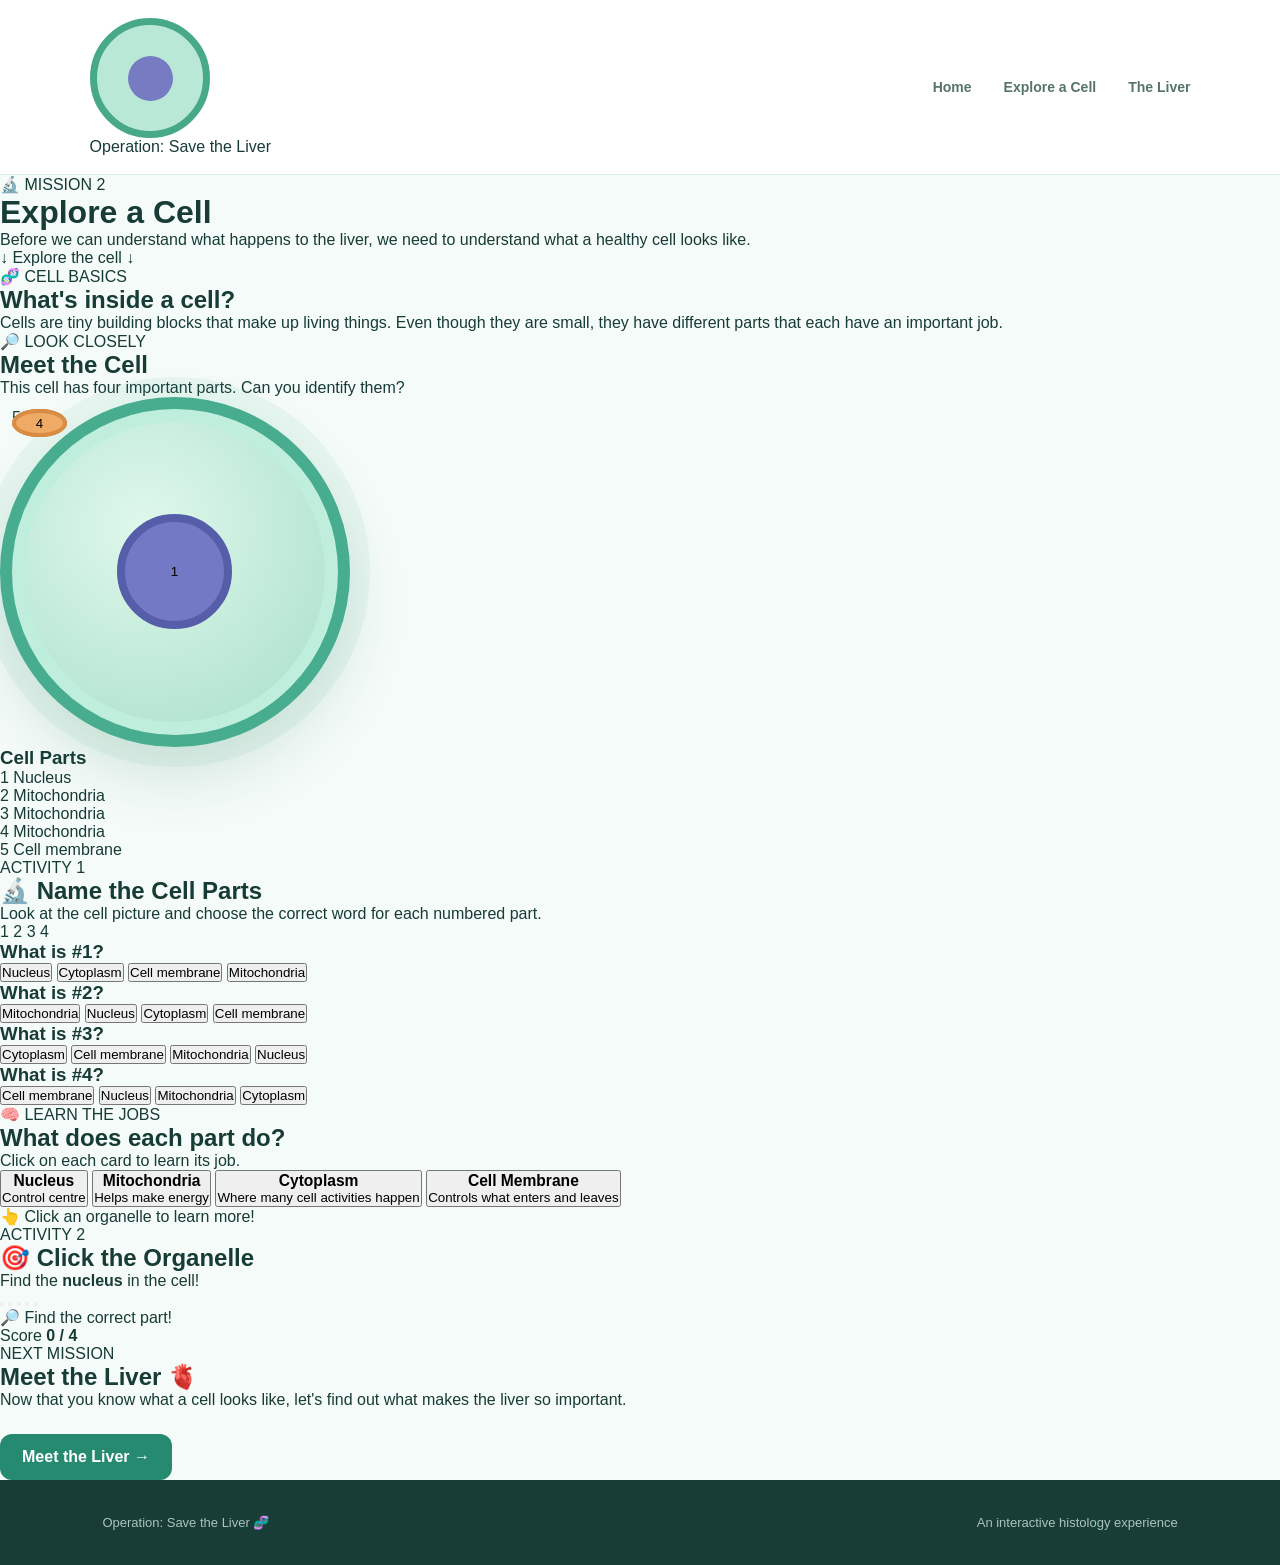
==== cell.html @ 7a12e641 "Add cell.html for interactive cell exploration" ====
<!DOCTYPE html>
<html lang="en">

<head>
    <meta charset="UTF-8">
    <meta name="viewport" content="width=device-width, initial-scale=1.0">

    <title>Explore a Cell | Operation: Save the Liver</title>

    <link rel="stylesheet" href="style.css">
    <link rel="stylesheet" href="cell.css">
</head>

<body>

    <!-- NAVIGATION -->
    <nav class="navbar">

        <div class="nav-logo">
            <div class="mini-cell">
                <div class="mini-nucleus"></div>
            </div>

            <span>Operation: Save the Liver</span>
        </div>

        <div class="nav-links">
            <a href="index.html">Home</a>
            <a href="cell.html" class="active">Explore a Cell</a>
            <a href="#">The Liver</a>
        </div>

    </nav>


    <!-- HERO -->
    <header class="cell-hero">

        <div class="mission-label">
            🔬 MISSION 2
        </div>

        <h1>Explore a Cell</h1>

        <p>
            Before we can understand what happens to the liver,
            we need to understand what a healthy cell looks like.
        </p>

        <div class="scroll-hint">
            ↓ Explore the cell ↓
        </div>

    </header>


    <!-- INTRO -->
    <section class="cell-intro">

        <div class="section-tag">
            🧬 CELL BASICS
        </div>

        <h2>What's inside a cell?</h2>

        <p>
            Cells are tiny building blocks that make up living things.
            Even though they are small, they have different parts that
            each have an important job.
        </p>

    </section>


    <!-- CELL DIAGRAM -->
    <section class="cell-diagram-section">

        <div class="diagram-title">

            <div>
                <span class="section-tag">🔎 LOOK CLOSELY</span>

                <h2>Meet the Cell</h2>

                <p>
                    This cell has four important parts.
                    Can you identify them?
                </p>
            </div>

        </div>


        <div class="cell-diagram-area">

            <!-- CELL -->
            <div class="big-cell" id="interactive-cell">

                <!-- CYTOPLASM -->
                <div class="cytoplasm"></div>

                <!-- NUCLEUS -->
                <button
                    class="organelle nucleus"
                    data-organelle="nucleus"
                    aria-label="Nucleus">

                    <span class="number">1</span>

                </button>


                <!-- MITOCHONDRIA -->
                <button
                    class="organelle mitochondria mitochondria-1"
                    data-organelle="mitochondria"
                    aria-label="Mitochondria">

                    <span class="number">2</span>

                </button>


                <button
                    class="organelle mitochondria mitochondria-2"
                    data-organelle="mitochondria"
                    aria-label="Mitochondria">

                    <span class="number">3</span>

                </button>


                <button
                    class="organelle mitochondria mitochondria-3"
                    data-organelle="mitochondria"
                    aria-label="Mitochondria">

                    <span class="number">4</span>

                </button>


                <!-- CELL MEMBRANE -->
                <div class="cell-membrane-label">

                    <span class="number membrane-number">5</span>

                </div>

            </div>


            <!-- LABEL BOX -->
            <div class="diagram-key">

                <h3>Cell Parts</h3>

                <div class="key-item">
                    <span class="key-number">1</span>
                    <span>Nucleus</span>
                </div>

                <div class="key-item">
                    <span class="key-number">2</span>
                    <span>Mitochondria</span>
                </div>

                <div class="key-item">
                    <span class="key-number">3</span>
                    <span>Mitochondria</span>
                </div>

                <div class="key-item">
                    <span class="key-number">4</span>
                    <span>Mitochondria</span>
                </div>

                <div class="key-item">
                    <span class="key-number">5</span>
                    <span>Cell membrane</span>
                </div>

            </div>

        </div>

    </section>


    <!-- ACTIVITY 1 -->
    <section class="activity-section">

        <div class="activity-header">

            <span class="activity-number">
                ACTIVITY 1
            </span>

            <h2>🔬 Name the Cell Parts</h2>

            <p>
                Look at the cell picture and choose the correct word
                for each numbered part.
            </p>

        </div>


        <div class="label-game">

            <div class="question-image">

                <div class="mini-game-cell">

                    <div class="game-cytoplasm"></div>

                    <div class="game-nucleus"></div>

                    <div class="game-mito mito-one"></div>
                    <div class="game-mito mito-two"></div>
                    <div class="game-mito mito-three"></div>

                    <span class="game-number n1">1</span>
                    <span class="game-number n2">2</span>
                    <span class="game-number n3">3</span>
                    <span class="game-number n4">4</span>

                </div>

            </div>


            <div class="label-questions">

                <div class="label-question">

                    <h3>What is #1?</h3>

                    <div class="answer-buttons" data-question="1">

                        <button data-answer="nucleus">
                            Nucleus
                        </button>

                        <button data-answer="cytoplasm">
                            Cytoplasm
                        </button>

                        <button data-answer="membrane">
                            Cell membrane
                        </button>

                        <button data-answer="mitochondria">
                            Mitochondria
                        </button>

                    </div>

                    <p class="answer-feedback"></p>

                </div>


                <div class="label-question">

                    <h3>What is #2?</h3>

                    <div class="answer-buttons" data-question="2">

                        <button data-answer="mitochondria">
                            Mitochondria
                        </button>

                        <button data-answer="nucleus">
                            Nucleus
                        </button>

                        <button data-answer="cytoplasm">
                            Cytoplasm
                        </button>

                        <button data-answer="membrane">
                            Cell membrane
                        </button>

                    </div>

                    <p class="answer-feedback"></p>

                </div>


                <div class="label-question">

                    <h3>What is #3?</h3>

                    <div class="answer-buttons" data-question="3">

                        <button data-answer="cytoplasm">
                            Cytoplasm
                        </button>

                        <button data-answer="membrane">
                            Cell membrane
                        </button>

                        <button data-answer="mitochondria">
                            Mitochondria
                        </button>

                        <button data-answer="nucleus">
                            Nucleus
                        </button>

                    </div>

                    <p class="answer-feedback"></p>

                </div>


                <div class="label-question">

                    <h3>What is #4?</h3>

                    <div class="answer-buttons" data-question="4">

                        <button data-answer="membrane">
                            Cell membrane
                        </button>

                        <button data-answer="nucleus">
                            Nucleus
                        </button>

                        <button data-answer="mitochondria">
                            Mitochondria
                        </button>

                        <button data-answer="cytoplasm">
                            Cytoplasm
                        </button>

                    </div>

                    <p class="answer-feedback"></p>

                </div>

            </div>

        </div>

    </section>


    <!-- ORGANELLE EXPLANATIONS -->
    <section class="organelle-section">

        <div class="section-tag">
            🧠 LEARN THE JOBS
        </div>

        <h2>What does each part do?</h2>

        <p class="section-description">
            Click on each card to learn its job.
        </p>


        <div class="organelle-cards">

            <button class="organelle-card" data-info="nucleus-info">

                <div class="organelle-icon nucleus-icon"></div>

                <h3>Nucleus</h3>

                <span>Control centre</span>

            </button>


            <button class="organelle-card" data-info="mitochondria-info">

                <div class="organelle-icon mitochondria-icon"></div>

                <h3>Mitochondria</h3>

                <span>Helps make energy</span>

            </button>


            <button class="organelle-card" data-info="cytoplasm-info">

                <div class="organelle-icon cytoplasm-icon"></div>

                <h3>Cytoplasm</h3>

                <span>Where many cell activities happen</span>

            </button>


            <button class="organelle-card" data-info="membrane-info">

                <div class="organelle-icon membrane-icon"></div>

                <h3>Cell Membrane</h3>

                <span>Controls what enters and leaves</span>

            </button>

        </div>


        <div class="organelle-info-box" id="organelle-info">

            <p>
                👆 Click an organelle to learn more!
            </p>

        </div>

    </section>


    <!-- ACTIVITY 2 -->
    <section class="activity-section click-activity">

        <div class="activity-header">

            <span class="activity-number">
                ACTIVITY 2
            </span>

            <h2>🎯 Click the Organelle</h2>

            <p id="click-instruction">
                Find the <strong>nucleus</strong> in the cell!
            </p>

        </div>


        <div class="click-game">

            <div class="click-cell">

                <div class="click-cytoplasm"></div>

                <button
                    class="click-organelle click-nucleus"
                    data-target="nucleus"
                    aria-label="Click nucleus">
                </button>

                <button
                    class="click-organelle click-mito mito-a"
                    data-target="mitochondria"
                    aria-label="Click mitochondria">
                </button>

                <button
                    class="click-organelle click-mito mito-b"
                    data-target="mitochondria"
                    aria-label="Click mitochondria">
                </button>

                <button
                    class="click-organelle click-mito mito-c"
                    data-target="mitochondria"
                    aria-label="Click mitochondria">
                </button>

                <button
                    class="click-organelle click-membrane"
                    data-target="membrane"
                    aria-label="Click cell membrane">
                </button>

            </div>


            <div class="click-feedback" id="click-feedback">

                🔎 Find the correct part!

            </div>

            <div class="score-box">

                <span>Score</span>

                <strong id="click-score">
                    0 / 4
                </strong>

            </div>

        </div>

    </section>


    <!-- NEXT MISSION -->
    <section class="next-mission">

        <div class="next-mission-card">

            <div>

                <span class="section-tag">
                    NEXT MISSION
                </span>

                <h2>Meet the Liver 🫀</h2>

                <p>
                    Now that you know what a cell looks like,
                    let's find out what makes the liver so important.
                </p>

            </div>

            <a href="#" class="next-button">
                Meet the Liver →
            </a>

        </div>

    </section>


    <!-- FOOTER -->
    <footer>

        <p>
            Operation: Save the Liver 🧬
        </p>

        <p>
            An interactive histology experience
        </p>

    </footer>


    <script src="cell.js"></script>

</body>

</html>
---- style.css ----
/* ================================
   GENERAL
================================ */

* {
    margin: 0;
    padding: 0;
    box-sizing: border-box;
}

html {
    scroll-behavior: smooth;
}

body {
    font-family: Arial, Helvetica, sans-serif;
    background: #f5fbf8;
    color: #173b35;
    overflow-x: hidden;
}

a {
    text-decoration: none;
    color: inherit;
}

button {
    font-family: inherit;
}


/* ================================
   BACKGROUND
================================ */

.background-shapes {
    position: fixed;
    inset: 0;
    pointer-events: none;
    overflow: hidden;
    z-index: -1;
}

.bubble {
    position: absolute;
    border-radius: 50%;
    background: rgba(61, 180, 151, 0.08);
}

.bubble-1 {
    width: 250px;
    height: 250px;
    top: 120px;
    left: -100px;
}

.bubble-2 {
    width: 350px;
    height: 350px;
    right: -150px;
    top: 600px;
}

.bubble-3 {
    width: 180px;
    height: 180px;
    left: 15%;
    bottom: 100px;
}

.bubble-4 {
    width: 120px;
    height: 120px;
    right: 15%;
    top: 300px;
}

.tiny-dot {
    position: absolute;
    width: 9px;
    height: 9px;
    border-radius: 50%;
    background: #6ac9ae;
    opacity: 0.35;
}

.dot-1 {
    top: 18%;
    left: 8%;
}

.dot-2 {
    top: 35%;
    right: 10%;
}

.dot-3 {
    top: 72%;
    left: 5%;
}

.dot-4 {
    top: 82%;
    right: 8%;
}


/* ================================
   NAVIGATION
================================ */

.navbar {
    width: 100%;
    padding: 18px 7%;
    display: flex;
    align-items: center;
    justify-content: space-between;
    background: rgba(255, 255, 255, 0.92);
    border-bottom: 1px solid #dceee8;
    position: sticky;
    top: 0;
    z-index: 100;
    backdrop-filter: blur(10px);
}

.logo {
    display: flex;
    align-items: center;
    gap: 11px;
    font-weight: 800;
    font-size: 17px;
}

.logo-cell {
    width: 34px;
    height: 34px;
    border-radius: 50%;
    background: #bdebdc;
    border: 3px solid #278c70;
    display: flex;
    align-items: center;
    justify-content: center;
}

.logo-nucleus {
    width: 13px;
    height: 13px;
    background: #5b65b5;
    border-radius: 50%;
}

.nav-links {
    display: flex;
    gap: 32px;
}

.nav-links a {
    font-size: 14px;
    font-weight: 700;
    color: #56736c;
    transition: 0.2s;
}

.nav-links a:hover {
    color: #238466;
}


/* ================================
   HERO
================================ */

.hero {
    min-height: 720px;
    padding: 80px 8% 100px;
    display: grid;
    grid-template-columns: 0.9fr 1.1fr;
    align-items: center;
    gap: 40px;
    background:
        radial-gradient(circle at 80% 40%, #dff7ed 0, transparent 35%),
        linear-gradient(135deg, #f8fffc, #edf9f4);
}

.hero-text {
    max-width: 600px;
}

.mission-tag,
.mission-number {
    display: inline-flex;
    align-items: center;
    gap: 9px;
    color: #238466;
    font-size: 12px;
    font-weight: 800;
    letter-spacing: 1.5px;
}

.tag-dot {
    width: 9px;
    height: 9px;
    border-radius: 50%;
    background: #e68d58;
}

.hero h1 {
    margin-top: 20px;
    font-size: clamp(50px, 6vw, 82px);
    line-height: 0.98;
    letter-spacing: -4px;
    color: #163c35;
}

.hero h1 span {
    display: block;
    color: #258b70;
}

.hero-subtitle {
    margin-top: 30px;
    font-size: 22px;
    font-weight: 800;
    color: #244f46;
}

.hero-description {
    margin-top: 15px;
    max-width: 540px;
    line-height: 1.7;
    font-size: 17px;
    color: #607a74;
}

.start-button {
    margin-top: 30px;
    display: inline-flex;
    align-items: center;
    gap: 22px;
    padding: 17px 25px;
    border-radius: 14px;
    background: #248a6f;
    color: white;
    font-weight: 800;
    box-shadow: 0 12px 25px rgba(36, 138, 111, 0.22);
    transition: 0.2s;
}

.start-button:hover {
    transform: translateY(-3px);
    background: #1d775f;
}

.start-button span {
    font-size: 21px;
}


/* ================================
   HERO CELL
================================ */

.hero-visual {
    min-height: 570px;
    position: relative;
    display: flex;
    align-items: center;
    justify-content: center;
}

.big-cell {
    width: 350px;
    height: 350px;
    border-radius: 50%;
    background: #bfeedd;
    border: 12px solid #48ad8f;
    box-shadow:
        0 0 0 20px rgba(72, 173, 143, 0.08),
        0 30px 60px rgba(35, 116, 94, 0.16);
    position: relative;
    z-index: 3;
}

.cytoplasm {
    position: absolute;
    inset: 13px;
    border-radius: 50%;
    background: radial-gradient(circle at 40% 35%, #dff8ec, #a8dfc9);
    overflow: hidden;
}

.nucleus {
    width: 115px;
    height: 115px;
    border-radius: 50%;
    background: #7379c4;
    border: 8px solid #565da9;
    position: absolute;
    top: 105px;
    left: 105px;
    display: flex;
    align-items: center;
    justify-content: center;
}

.nucleus-inner {
    width: 38px;
    height: 38px;
    border-radius: 50%;
    background: #a8abe0;
    box-shadow:
        18px -13px 0 -8px #c2c5ed,
        -15px 15px 0 -10px #c2c5ed;
}

.mitochondria {
    position: absolute;
    width: 55px;
    height: 28px;
    border-radius: 50%;
    background: #efaa65;
    border: 4px solid #d98c45;
}

.mitochondria i {
    position: absolute;
    width: 27px;
    height: 3px;
    border-radius: 5px;
    background: #f8d39e;
    transform: rotate(25deg);
}

.mitochondria i:first-child {
    top: 7px;
    left: 10px;
}

.mitochondria i:last-child {
    bottom: 6px;
    right: 8px;
    transform: rotate(-25deg);
}

.mito-1 {
    top: 50px;
    left: 50px;
    transform: rotate(-20deg);
}

.mito-2 {
    top: 65px;
    right: 42px;
    transform: rotate(30deg);
}

.mito-3 {
    bottom: 45px;
    left: 52px;
    transform: rotate(15deg);
}

.mito-4 {
    bottom: 65px;
    right: 40px;
    transform: rotate(-20deg);
}

.cell-particle {
    width: 10px;
    height: 10px;
    border-radius: 50%;
    background: #70bfa3;
    position: absolute;
}

.p1 {
    top: 90px;
    left: 140px;
}

.p2 {
    top: 150px;
    left: 50px;
}

.p3 {
    top: 230px;
    left: 135px;
}

.p4 {
    top: 180px;
    right: 50px;
}

.p5 {
    bottom: 80px;
    right: 130px;
}


/* ================================
   HERO LABELS
================================ */

.visual-label {
    position: absolute;
    background: white;
    padding: 11px 16px;
    border-radius: 12px;
    box-shadow: 0 10px 25px rgba(34, 91, 76, 0.12);
    border: 1px solid #d8eee7;
    z-index: 6;
}

.visual-label strong {
    display: block;
    font-size: 14px;
}

.visual-label small {
    display: block;
    margin-top: 3px;
    color: #7a918b;
    font-size: 11px;
}

.label-one {
    top: 105px;
    left: 5%;
}

.label-two {
    bottom: 95px;
    left: 2%;
}

.label-three {
    top: 250px;
    right: 0;
}


/* ================================
   HERO VIRUSES
================================ */

.hero-virus {
    width: 58px;
    height: 58px;
    border-radius: 50%;
    background: #e89068;
    border: 5px solid #cf704d;
    position: absolute;
    z-index: 5;
    animation: floatVirus 4s ease-in-out infinite;
}

.hero-virus span {
    position: absolute;
    width: 13px;
    height: 13px;
    border-radius: 50%;
    background: #f4b08e;
}

.hero-virus span:nth-child(1) {
    top: -9px;
    left: 19px;
}

.hero-virus span:nth-child(2) {
    right: -9px;
    top: 19px;
}

.hero-virus span:nth-child(3) {
    bottom: -9px;
    left: 19px;
}

.hero-virus span:nth-child(4) {
    left: -9px;
    top: 19px;
}

.virus-left {
    top: 80px;
    right: 23%;
}

.virus-right {
    bottom: 80px;
    right: 18%;
    transform: scale(0.72);
    animation-delay: 1s;
}

@keyframes floatVirus {
    0%, 100% {
        transform: translateY(0) rotate(0);
    }

    50% {
        transform: translateY(-15px) rotate(8deg);
    }
}


/* ================================
   ORBITS
================================ */

.orbit {
    position: absolute;
    border: 2px dashed rgba(53, 151, 121, 0.25);
    border-radius: 50%;
}

.orbit-one {
    width: 470px;
    height: 470px;
}

.orbit-two {
    width: 540px;
    height: 540px;
}


/* ================================
   SECTION HEADINGS
================================ */

.basics-section,
.organization-section,
.challenge-section {
    padding: 100px 8%;
}

.section-heading {
    text-align: center;
    max-width: 700px;
    margin: 0 auto 55px;
}

.section-heading h2,
.challenge-heading h2 {
    margin-top: 12px;
    font-size: clamp(34px, 4vw, 52px);
    line-height: 1.1;
    color: #173e36;
}

.section-heading p,
.challenge-heading p {
    margin-top: 15px;
    color: #6c8580;
    line-height: 1.6;
}


/* ================================
   BODY CARDS
================================ */

.body-cards {
    max-width: 1250px;
    margin: auto;
    display: grid;
    grid-template-columns: repeat(4, 1fr);
    gap: 22px;
}

.body-card {
    background: white;
    border: 1px solid #dceee8;
    border-radius: 24px;
    padding: 22px;
    min-height: 370px;
    box-shadow: 0 15px 40px rgba(35, 94, 77, 0.07);
    position: relative;
    overflow: hidden;
    transition: 0.25s;
}

.body-card:hover {
    transform: translateY(-8px);
    box-shadow: 0 20px 45px rgba(35, 94, 77, 0.13);
}

.card-visual {
    height: 190px;
    border-radius: 18px;
    background: #edf9f4;
    display: flex;
    align-items: center;
    justify-content: center;
    margin-bottom: 20px;
}

.card-number {
    position: absolute;
    top: 20px;
    right: 22px;
    font-size: 12px;
    font-weight: 800;
    color: #76a196;
}

.body-card h3 {
    font-size: 24px;
    color: #1b4c41;
}

.body-card p {
    margin-top: 8px;
    line-height: 1.5;
    font-size: 14px;
    color: #718681;
}

.card-arrow {
    margin-top: 20px;
    color: #278d71;
    font-size: 13px;
    font-weight: 800;
}


/* ================================
   MINI CELL
================================ */

.mini-cell {
    width: 120px;
    height: 120px;
    border-radius: 50%;
    background: #b9e9d6;
    border: 7px solid #48a988;
    position: relative;
}

.mini-nucleus {
    width: 45px;
    height: 45px;
    border-radius: 50%;
    background: #777bc2;
    position: absolute;
    left: 31px;
    top: 31px;
}

.mini-mito {
    width: 25px;
    height: 12px;
    background: #efa568;
    border-radius: 50%;
    position: absolute;
}

.mini-mito-1 {
    top: 25px;
    left: 18px;
}

.mini-mito-2 {
    bottom: 25px;
    right: 15px;
}


/* ================================
   TISSUE VISUAL
================================ */

.tissue-visual {
    width: 145px;
    height: 145px;
    display: grid;
    grid-template-columns: repeat(3, 1fr);
    gap: 7px;
}

.tissue-visual span {
    border-radius: 50%;
    background: #8bcfb5;
    border: 3px solid #52aa8d;
}


/* ================================
   LIVER VISUAL
================================ */

.liver-icon {
    width: 150px;
    height: 120px;
    display: flex;
    justify-content: center;
    align-items: center;
}

.liver-shape {
    width: 120px;
    height: 80px;
    background: #c87561;
    border-radius: 65% 35% 45% 50%;
    transform: rotate(-7deg);
    position: relative;
}

.liver-shape::after {
    content: "";
    position: absolute;
    width: 55px;
    height: 15px;
    background: #a95648;
    border-radius: 50%;
    right: -3px;
    bottom: 18px;
    transform: rotate(-10deg);
}


/* ================================
   SYSTEM VISUAL
================================ */

.system-visual {
    width: 150px;
    height: 150px;
    position: relative;
}

.system-organ {
    position: absolute;
    border-radius: 50%;
    background: #78c5a8;
    border: 6px solid #4fa487;
}

.organ-a {
    width: 60px;
    height: 60px;
    left: 42px;
    top: 10px;
}

.organ-b {
    width: 48px;
    height: 65px;
    left: 15px;
    bottom: 18px;
}

.organ-c {
    width: 48px;
    height: 65px;
    right: 15px;
    bottom: 18px;
}

.system-line {
    height: 5px;
    background: #4fa487;
    position: absolute;
    transform-origin: left;
}

.line-a {
    width: 45px;
    left: 48px;
    top: 64px;
    transform: rotate(120deg);
}

.line-b {
    width: 45px;
    left: 95px;
    top: 64px;
    transform: rotate(60deg);
}


/* ================================
   ORGANIZATION
================================ */

.organization-section {
    background: #eaf7f2;
}

.organization-box {
    max-width: 1200px;
    margin: auto;
    padding: 35px;
    border-radius: 30px;
    background: white;
    border: 1px solid #d6eee5;
    box-shadow: 0 20px 50px rgba(34, 91, 76, 0.08);
    display: grid;
    grid-template-columns: 1fr auto 1fr auto 1fr auto 1fr;
    align-items: center;
    gap: 18px;
}

.organization-step {
    text-align: center;
}

.organization-picture {
    width: 130px;
    height: 130px;
    border-radius: 22px;
    background: #effaf6;
    margin: 0 auto 18px;
    display: flex;
    align-items: center;
    justify-content: center;
}

.step-number {
    display: inline-block;
    font-size: 11px;
    color: #258a6e;
    font-weight: 800;
}

.organization-step h3 {
    margin-top: 5px;
    font-size: 20px;
}

.organization-step p {
    margin-top: 5px;
    font-size: 13px;
    color: #788e89;
}

.big-arrow {
    font-size: 35px;
    color: #68aa98;
}


/* ================================
   ORGANIZATION VISUALS
================================ */

.small-cell {
    width: 80px;
    height: 80px;
    border-radius: 50%;
    background: #b9e8d5;
    border: 5px solid #4aa78b;
    position: relative;
}

.small-cell div {
    width: 30px;
    height: 30px;
    border-radius: 50%;
    background: #7479bf;
    position: absolute;
    top: 20px;
    left: 20px;
}

.tissue-picture {
    display: grid;
    grid-template-columns: repeat(2, 1fr);
    gap: 6px;
    padding: 20px;
}

.tissue-picture span {
    border-radius: 50%;
    background: #78c7a9;
    border: 3px solid #4da487;
}

.mini-liver {
    width: 85px;
    height: 60px;
    background: #c87561;
    border-radius: 60% 40% 45% 55%;
}

.system-picture {
    position: relative;
}

.system-picture div {
    width: 35px;
    height: 35px;
    border-radius: 50%;
    background: #78c5a8;
    position: absolute;
}

.system-picture div:nth-child(1) {
    top: 20px;
    left: 48px;
}

.system-picture div:nth-child(2) {
    bottom: 20px;
    left: 25px;
}

.system-picture div:nth-child(3) {
    bottom: 20px;
    right: 25px;
}


/* ================================
   LEGO BOX
================================ */

.lego-box {
    max-width: 850px;
    margin: 35px auto 0;
    padding: 22px 28px;
    background: #fff8ed;
    border: 1px solid #f1dfc7;
    border-radius: 18px;
    display: flex;
    align-items: center;
    gap: 20px;
}

.lego-icon {
    width: 65px;
    height: 50px;
    display: grid;
    grid-template-columns: repeat(2, 1fr);
    gap: 4px;
}

.lego-icon div {
    background: #e6a15e;
    border-radius: 5px;
}

.lego-box strong {
    font-size: 17px;
}

.lego-box p {
    margin-top: 5px;
    color: #796e61;
    font-size: 14px;
}


/* ================================
   CHALLENGE
================================ */

.challenge-section {
    background: #f7fcfa;
}

.challenge-heading {
    text-align: center;
    max-width: 700px;
    margin: 0 auto 45px;
}

.challenge-box {
    max-width: 1050px;
    margin: auto;
    padding: 38px;
    background: white;
    border-radius: 30px;
    border: 1px solid #d9eee7;
    box-shadow: 0 20px 50px rgba(34, 91, 76, 0.09);
}

.challenge-top {
    display: flex;
    justify-content: space-between;
    align-items: center;
}

.challenge-label {
    font-size: 11px;
    font-weight: 800;
    color: #2a9175;
    letter-spacing: 1px;
}

.challenge-top h3 {
    margin-top: 7px;
    font-size: 24px;
}

.score-circle {
    width: 75px;
    height: 75px;
    border-radius: 50%;
    background: #e7f7f0;
    border: 5px solid #91d6bf;
    display: flex;
    align-items: center;
    justify-content: center;
    font-weight: 800;
    color: #287f69;
}

.progress-bar {
    margin-top: 25px;
    width: 100%;
    height: 9px;
    background: #e4f0ec;
    border-radius: 10px;
    overflow: hidden;
}

#progress-fill {
    height: 100%;
    width: 0%;
    background: #2c9878;
    transition: width 0.3s;
}

.challenge-instruction {
    margin: 22px 0;
    text-align: center;
    color: #708580;
}


/* ================================
   GAME CARDS
================================ */

.game-cards {
    display: grid;
    grid-template-columns: repeat(4, 1fr);
    gap: 15px;
}

.game-card {
    border: 2px solid #e0eee9;
    background: #fbfefd;
    border-radius: 18px;
    padding: 14px;
    cursor: pointer;
    transition: 0.2s;
    color: #214d43;
}

.game-card:hover {
    transform: translateY(-5px);
    border-color: #74c6aa;
    box-shadow: 0 12px 25px rgba(35, 112, 91, 0.1);
}

.game-card.completed {
    border-color: #4ba887;
    background: #e8f8f1;
    opacity: 0.75;
}

.game-card-image {
    height: 120px;
    border-radius: 13px;
    background: #edf8f4;
    margin-bottom: 13px;
    display: flex;
    align-items: center;
    justify-content: center;
}

.game-card strong {
    display: block;
    font-size: 16px;
}

.game-card span {
    display: block;
    margin-top: 5px;
    font-size: 11px;
    color: #78908a;
}


/* Game cell */
.game-cell {
    width: 70px;
    height: 70px;
    border-radius: 50%;
    background: #b8e8d5;
    border: 5px solid #4ca689;
    display: flex;
    justify-content: center;
    align-items: center;
}

.game-cell div {
    width: 28px;
    height: 28px;
    background: #7479bf;
    border-radius: 50%;
}


/* Game liver */
.game-liver {
    width: 80px;
    height: 52px;
    background: #c87561;
    border-radius: 60% 40% 50% 45%;
}


/* Game tissue */
.tissue-game-image {
    display: grid;
    grid-template-columns: repeat(2, 30px);
    grid-template-rows: repeat(2, 30px);
    gap: 5px;
}

.tissue-game-image span {
    width: 30px;
    height: 30px;
    background: #75c3a5;
    border-radius: 50%;
}


/* Game system */
.system-game-dot {
    width: 32px;
    height: 32px;
    border-radius: 50%;
    background: #73c3a5;
    border: 3px solid #4a9d82;
    position: relative;
}

.system-game-dot:nth-child(1) {
    transform: translateY(-15px);
}

.system-game-dot:nth-child(2) {
    transform: translate(-25px, 25px);
}

.system-game-dot:nth-child(3) {
    transform: translate(25px, -7px);
}

.game-feedback {
    margin-top: 22px;
    min-height: 25px;
    text-align: center;
    font-weight: 700;
    color: #32876f;
}

.reset-button {
    display: block;
    margin: 15px auto 0;
    padding: 10px 20px;
    border: 1px solid #bcded4;
    border-radius: 10px;
    background: white;
    color: #347e6c;
    cursor: pointer;
    font-weight: 700;
}

.reset-button:hover {
    background: #eff9f5;
}

.shake {
    animation: shake 0.4s;
}

@keyframes shake {
    0%, 100% {
        transform: translateX(0);
    }

    25% {
        transform: translateX(-7px);
    }

    75% {
        transform: translateX(7px);
    }
}


/* ================================
   NEXT SECTION
================================ */

.next-section {
    max-width: 1250px;
    margin: 90px auto;
    padding: 60px;
    border-radius: 35px;
    background:
        radial-gradient(circle at 80% 20%, #d9f4e9, transparent 30%),
        #eaf8f2;
    display: grid;
    grid-template-columns: 0.8fr 1.2fr;
    gap: 70px;
    align-items: center;
}

.next-visual {
    display: flex;
    justify-content: center;
}

.next-cell {
    width: 280px;
    height: 280px;
    border-radius: 50%;
    background: #b9e9d6;
    border: 10px solid #49a98b;
    position: relative;
    box-shadow: 0 25px 50px rgba(37, 116, 94, 0.15);
}

.next-nucleus {
    width: 90px;
    height: 90px;
    border-radius: 50%;
    background: #7378bf;
    border: 7px solid #565ca7;
    position: absolute;
    left: 85px;
    top: 85px;
}

.next-mito {
    width: 45px;
    height: 22px;
    background: #efa467;
    border-radius: 50%;
    position: absolute;
}

.next-mito-1 {
    top: 55px;
    left: 45px;
}

.next-mito-2 {
    bottom: 50px;
    right: 40px;
}

.next-mito-3 {
    bottom: 65px;
    left: 40px;
}

.next-text h2 {
    margin-top: 12px;
    font-size: clamp(35px, 4vw, 55px);
    line-height: 1.05;
}

.next-text p {
    margin-top: 18px;
    max-width: 600px;
    line-height: 1.7;
    color: #648079;
}

.organelle-list {
    margin-top: 25px;
    display: grid;
    grid-template-columns: 1fr 1fr;
    gap: 12px;
}

.organelle-list div {
    display: flex;
    align-items: center;
    gap: 10px;
    background: white;
    border: 1px solid #d5ebe4;
    padding: 12px 15px;
    border-radius: 12px;
    font-size: 13px;
}

.organelle-dot {
    width: 13px;
    height: 13px;
    border-radius: 50%;
}

.nucleus-dot {
    background: #7378bf;
}

.mito-dot {
    background: #efa467;
}

.cytoplasm-dot {
    background: #79c9aa;
}

.membrane-dot {
    background: #4ba789;
}

.next-button {
    display: inline-block;
    margin-top: 25px;
    padding: 14px 22px;
    background: #258a70;
    color: white;
    border-radius: 12px;
    font-weight: 800;
}


/* ================================
   FOOTER
================================ */

footer {
    background: #173d36;
    color: white;
    padding: 35px 8%;
    display: flex;
    justify-content: space-between;
    align-items: center;
    gap: 20px;
}

.footer-logo {
    display: flex;
    align-items: center;
    gap: 10px;
}

.footer-logo .logo-cell {
    border-color: #74cbb0;
    background: #2d6c5d;
}

footer p {
    color: #aac4bd;
    font-size: 13px;
}

.footer-topics {
    color: #9ec3b8;
    font-size: 12px;
}


/* ================================
   MOBILE
================================ */

@media (max-width: 1000px) {

    .hero {
        grid-template-columns: 1fr;
        text-align: center;
    }

    .hero-text {
        margin: auto;
    }

    .hero-description {
        margin-left: auto;
        margin-right: auto;
    }

    .hero-visual {
        min-height: 500px;
    }

    .body-cards {
        grid-template-columns: repeat(2, 1fr);
    }

    .organization-box {
        grid-template-columns: 1fr;
    }

    .big-arrow {
        transform: rotate(90deg);
    }

    .game-cards {
        grid-template-columns: repeat(2, 1fr);
    }

    .next-section {
        margin: 50px 5%;
        grid-template-columns: 1fr;
        padding: 40px;
    }

    footer {
        flex-direction: column;
        text-align: center;
    }
}


@media (max-width: 650px) {

    .navbar {
        padding: 15px 5%;
    }

    .nav-links {
        display: none;
    }

    .hero {
        padding: 60px 5%;
    }

    .hero h1 {
        font-size: 50px;
        letter-spacing: -2px;
    }

    .big-cell {
        width: 270px;
        height: 270px;
    }

    .nucleus {
        width: 90px;
        height: 90px;
        top: 80px;
        left: 80px;
    }

    .orbit-one {
        width: 350px;
        height: 350px;
    }

    .orbit-two {
        width: 400px;
        height: 400px;
    }

    .visual-label {
        display: none;
    }

    .body-cards {
        grid-template-columns: 1fr;
    }

    .basics-section,
    .organization-section,
    .challenge-section {
        padding: 70px 5%;
    }

    .challenge-box {
        padding: 22px;
    }

    .game-cards {
        grid-template-columns: 1fr;
    }

    .organelle-list {
        grid-template-columns: 1fr;
    }

    .next-section {
        padding: 30px 20px;
    }

    .next-cell {
        width: 220px;
        height: 220px;
    }

    .next-nucleus {
        width: 70px;
        height: 70px;
        left: 65px;
        top: 65px;
    }
}
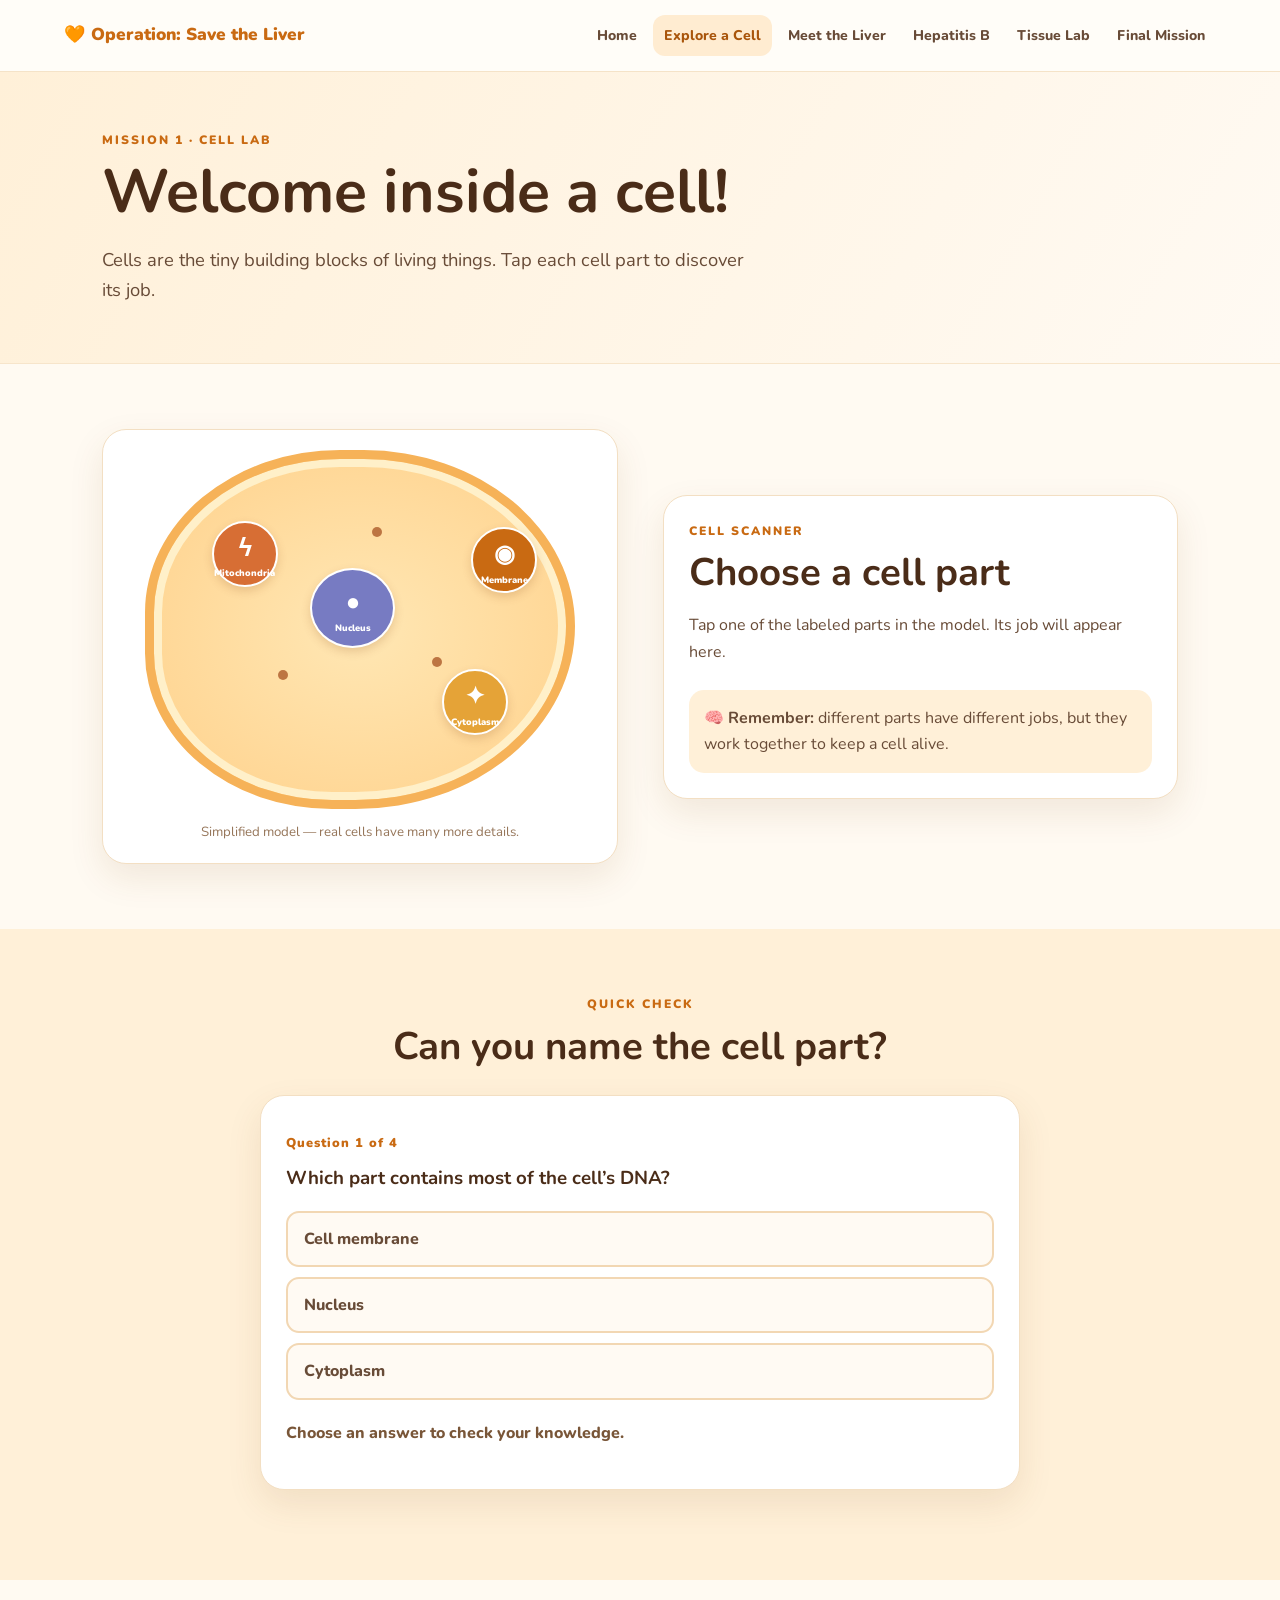
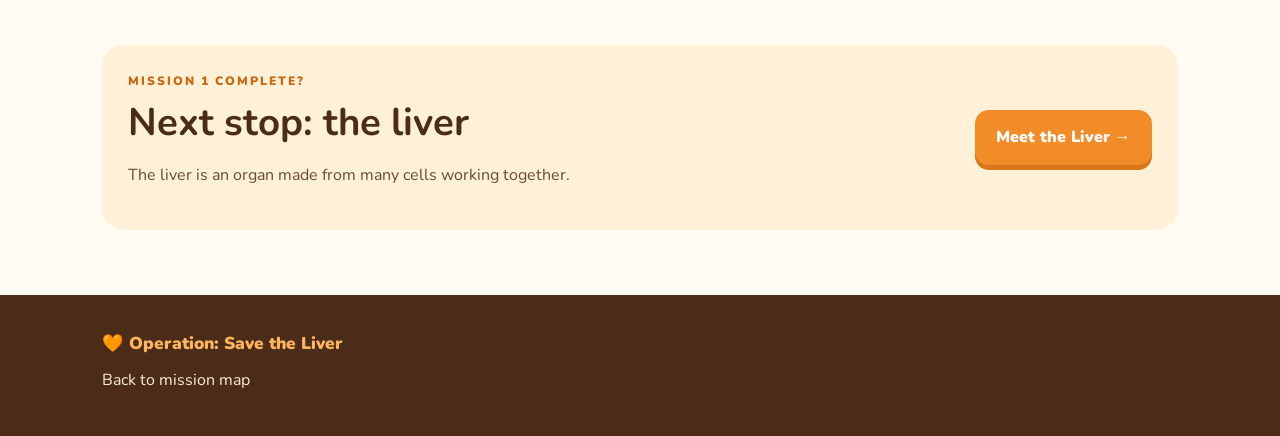
==== commit 5db4a02c: "Add files via upload" ====
--- a/cell.html
+++ b/cell.html
@@ -1,556 +1,6 @@
-<!DOCTYPE html>
-<html lang="en">
-
-<head>
-    <meta charset="UTF-8">
-    <meta name="viewport" content="width=device-width, initial-scale=1.0">
-
-    <title>Explore a Cell | Operation: Save the Liver</title>
-
-    <link rel="stylesheet" href="style.css">
-    <link rel="stylesheet" href="cell.css">
-</head>
-
-<body>
-
-    <!-- NAVIGATION -->
-    <nav class="navbar">
-
-        <div class="nav-logo">
-            <div class="mini-cell">
-                <div class="mini-nucleus"></div>
-            </div>
-
-            <span>Operation: Save the Liver</span>
-        </div>
-
-        <div class="nav-links">
-            <a href="index.html">Home</a>
-            <a href="cell.html" class="active">Explore a Cell</a>
-            <a href="#">The Liver</a>
-        </div>
-
-    </nav>
-
-
-    <!-- HERO -->
-    <header class="cell-hero">
-
-        <div class="mission-label">
-            🔬 MISSION 2
-        </div>
-
-        <h1>Explore a Cell</h1>
-
-        <p>
-            Before we can understand what happens to the liver,
-            we need to understand what a healthy cell looks like.
-        </p>
-
-        <div class="scroll-hint">
-            ↓ Explore the cell ↓
-        </div>
-
-    </header>
-
-
-    <!-- INTRO -->
-    <section class="cell-intro">
-
-        <div class="section-tag">
-            🧬 CELL BASICS
-        </div>
-
-        <h2>What's inside a cell?</h2>
-
-        <p>
-            Cells are tiny building blocks that make up living things.
-            Even though they are small, they have different parts that
-            each have an important job.
-        </p>
-
-    </section>
-
-
-    <!-- CELL DIAGRAM -->
-    <section class="cell-diagram-section">
-
-        <div class="diagram-title">
-
-            <div>
-                <span class="section-tag">🔎 LOOK CLOSELY</span>
-
-                <h2>Meet the Cell</h2>
-
-                <p>
-                    This cell has four important parts.
-                    Can you identify them?
-                </p>
-            </div>
-
-        </div>
-
-
-        <div class="cell-diagram-area">
-
-            <!-- CELL -->
-            <div class="big-cell" id="interactive-cell">
-
-                <!-- CYTOPLASM -->
-                <div class="cytoplasm"></div>
-
-                <!-- NUCLEUS -->
-                <button
-                    class="organelle nucleus"
-                    data-organelle="nucleus"
-                    aria-label="Nucleus">
-
-                    <span class="number">1</span>
-
-                </button>
-
-
-                <!-- MITOCHONDRIA -->
-                <button
-                    class="organelle mitochondria mitochondria-1"
-                    data-organelle="mitochondria"
-                    aria-label="Mitochondria">
-
-                    <span class="number">2</span>
-
-                </button>
-
-
-                <button
-                    class="organelle mitochondria mitochondria-2"
-                    data-organelle="mitochondria"
-                    aria-label="Mitochondria">
-
-                    <span class="number">3</span>
-
-                </button>
-
-
-                <button
-                    class="organelle mitochondria mitochondria-3"
-                    data-organelle="mitochondria"
-                    aria-label="Mitochondria">
-
-                    <span class="number">4</span>
-
-                </button>
-
-
-                <!-- CELL MEMBRANE -->
-                <div class="cell-membrane-label">
-
-                    <span class="number membrane-number">5</span>
-
-                </div>
-
-            </div>
-
-
-            <!-- LABEL BOX -->
-            <div class="diagram-key">
-
-                <h3>Cell Parts</h3>
-
-                <div class="key-item">
-                    <span class="key-number">1</span>
-                    <span>Nucleus</span>
-                </div>
-
-                <div class="key-item">
-                    <span class="key-number">2</span>
-                    <span>Mitochondria</span>
-                </div>
-
-                <div class="key-item">
-                    <span class="key-number">3</span>
-                    <span>Mitochondria</span>
-                </div>
-
-                <div class="key-item">
-                    <span class="key-number">4</span>
-                    <span>Mitochondria</span>
-                </div>
-
-                <div class="key-item">
-                    <span class="key-number">5</span>
-                    <span>Cell membrane</span>
-                </div>
-
-            </div>
-
-        </div>
-
-    </section>
-
-
-    <!-- ACTIVITY 1 -->
-    <section class="activity-section">
-
-        <div class="activity-header">
-
-            <span class="activity-number">
-                ACTIVITY 1
-            </span>
-
-            <h2>🔬 Name the Cell Parts</h2>
-
-            <p>
-                Look at the cell picture and choose the correct word
-                for each numbered part.
-            </p>
-
-        </div>
-
-
-        <div class="label-game">
-
-            <div class="question-image">
-
-                <div class="mini-game-cell">
-
-                    <div class="game-cytoplasm"></div>
-
-                    <div class="game-nucleus"></div>
-
-                    <div class="game-mito mito-one"></div>
-                    <div class="game-mito mito-two"></div>
-                    <div class="game-mito mito-three"></div>
-
-                    <span class="game-number n1">1</span>
-                    <span class="game-number n2">2</span>
-                    <span class="game-number n3">3</span>
-                    <span class="game-number n4">4</span>
-
-                </div>
-
-            </div>
-
-
-            <div class="label-questions">
-
-                <div class="label-question">
-
-                    <h3>What is #1?</h3>
-
-                    <div class="answer-buttons" data-question="1">
-
-                        <button data-answer="nucleus">
-                            Nucleus
-                        </button>
-
-                        <button data-answer="cytoplasm">
-                            Cytoplasm
-                        </button>
-
-                        <button data-answer="membrane">
-                            Cell membrane
-                        </button>
-
-                        <button data-answer="mitochondria">
-                            Mitochondria
-                        </button>
-
-                    </div>
-
-                    <p class="answer-feedback"></p>
-
-                </div>
-
-
-                <div class="label-question">
-
-                    <h3>What is #2?</h3>
-
-                    <div class="answer-buttons" data-question="2">
-
-                        <button data-answer="mitochondria">
-                            Mitochondria
-                        </button>
-
-                        <button data-answer="nucleus">
-                            Nucleus
-                        </button>
-
-                        <button data-answer="cytoplasm">
-                            Cytoplasm
-                        </button>
-
-                        <button data-answer="membrane">
-                            Cell membrane
-                        </button>
-
-                    </div>
-
-                    <p class="answer-feedback"></p>
-
-                </div>
-
-
-                <div class="label-question">
-
-                    <h3>What is #3?</h3>
-
-                    <div class="answer-buttons" data-question="3">
-
-                        <button data-answer="cytoplasm">
-                            Cytoplasm
-                        </button>
-
-                        <button data-answer="membrane">
-                            Cell membrane
-                        </button>
-
-                        <button data-answer="mitochondria">
-                            Mitochondria
-                        </button>
-
-                        <button data-answer="nucleus">
-                            Nucleus
-                        </button>
-
-                    </div>
-
-                    <p class="answer-feedback"></p>
-
-                </div>
-
-
-                <div class="label-question">
-
-                    <h3>What is #4?</h3>
-
-                    <div class="answer-buttons" data-question="4">
-
-                        <button data-answer="membrane">
-                            Cell membrane
-                        </button>
-
-                        <button data-answer="nucleus">
-                            Nucleus
-                        </button>
-
-                        <button data-answer="mitochondria">
-                            Mitochondria
-                        </button>
-
-                        <button data-answer="cytoplasm">
-                            Cytoplasm
-                        </button>
-
-                    </div>
-
-                    <p class="answer-feedback"></p>
-
-                </div>
-
-            </div>
-
-        </div>
-
-    </section>
-
-
-    <!-- ORGANELLE EXPLANATIONS -->
-    <section class="organelle-section">
-
-        <div class="section-tag">
-            🧠 LEARN THE JOBS
-        </div>
-
-        <h2>What does each part do?</h2>
-
-        <p class="section-description">
-            Click on each card to learn its job.
-        </p>
-
-
-        <div class="organelle-cards">
-
-            <button class="organelle-card" data-info="nucleus-info">
-
-                <div class="organelle-icon nucleus-icon"></div>
-
-                <h3>Nucleus</h3>
-
-                <span>Control centre</span>
-
-            </button>
-
-
-            <button class="organelle-card" data-info="mitochondria-info">
-
-                <div class="organelle-icon mitochondria-icon"></div>
-
-                <h3>Mitochondria</h3>
-
-                <span>Helps make energy</span>
-
-            </button>
-
-
-            <button class="organelle-card" data-info="cytoplasm-info">
-
-                <div class="organelle-icon cytoplasm-icon"></div>
-
-                <h3>Cytoplasm</h3>
-
-                <span>Where many cell activities happen</span>
-
-            </button>
-
-
-            <button class="organelle-card" data-info="membrane-info">
-
-                <div class="organelle-icon membrane-icon"></div>
-
-                <h3>Cell Membrane</h3>
-
-                <span>Controls what enters and leaves</span>
-
-            </button>
-
-        </div>
-
-
-        <div class="organelle-info-box" id="organelle-info">
-
-            <p>
-                👆 Click an organelle to learn more!
-            </p>
-
-        </div>
-
-    </section>
-
-
-    <!-- ACTIVITY 2 -->
-    <section class="activity-section click-activity">
-
-        <div class="activity-header">
-
-            <span class="activity-number">
-                ACTIVITY 2
-            </span>
-
-            <h2>🎯 Click the Organelle</h2>
-
-            <p id="click-instruction">
-                Find the <strong>nucleus</strong> in the cell!
-            </p>
-
-        </div>
-
-
-        <div class="click-game">
-
-            <div class="click-cell">
-
-                <div class="click-cytoplasm"></div>
-
-                <button
-                    class="click-organelle click-nucleus"
-                    data-target="nucleus"
-                    aria-label="Click nucleus">
-                </button>
-
-                <button
-                    class="click-organelle click-mito mito-a"
-                    data-target="mitochondria"
-                    aria-label="Click mitochondria">
-                </button>
-
-                <button
-                    class="click-organelle click-mito mito-b"
-                    data-target="mitochondria"
-                    aria-label="Click mitochondria">
-                </button>
-
-                <button
-                    class="click-organelle click-mito mito-c"
-                    data-target="mitochondria"
-                    aria-label="Click mitochondria">
-                </button>
-
-                <button
-                    class="click-organelle click-membrane"
-                    data-target="membrane"
-                    aria-label="Click cell membrane">
-                </button>
-
-            </div>
-
-
-            <div class="click-feedback" id="click-feedback">
-
-                🔎 Find the correct part!
-
-            </div>
-
-            <div class="score-box">
-
-                <span>Score</span>
-
-                <strong id="click-score">
-                    0 / 4
-                </strong>
-
-            </div>
-
-        </div>
-
-    </section>
-
-
-    <!-- NEXT MISSION -->
-    <section class="next-mission">
-
-        <div class="next-mission-card">
-
-            <div>
-
-                <span class="section-tag">
-                    NEXT MISSION
-                </span>
-
-                <h2>Meet the Liver 🫀</h2>
-
-                <p>
-                    Now that you know what a cell looks like,
-                    let's find out what makes the liver so important.
-                </p>
-
-            </div>
-
-            <a href="#" class="next-button">
-                Meet the Liver →
-            </a>
-
-        </div>
-
-    </section>
-
-
-    <!-- FOOTER -->
-    <footer>
-
-        <p>
-            Operation: Save the Liver 🧬
-        </p>
-
-        <p>
-            An interactive histology experience
-        </p>
-
-    </footer>
-
-
-    <script src="cell.js"></script>
-
-</body>
-
-</html>
+<!DOCTYPE html><html lang="en"><head><meta charset="UTF-8"><meta name="viewport" content="width=device-width, initial-scale=1.0"><title>Explore a Cell | Operation: Save the Liver</title><link rel="stylesheet" href="style.css"><script src="script.js" defer></script></head><body>
+<header class="site-header"><a class="brand" href="index.html">🧡 Operation: Save the Liver</a><button class="menu-toggle" aria-label="Toggle menu" aria-expanded="false">☰</button><nav class="main-nav"><a href="index.html">Home</a><a class="active" href="cell.html">Explore a Cell</a><a href="liver.html">Meet the Liver</a><a href="hepatitis.html">Hepatitis B</a><a href="tissue.html">Tissue Lab</a><a href="mission.html">Final Mission</a></nav></header>
+<main><section class="page-hero"><p class="eyebrow">MISSION 1 · CELL LAB</p><h1>Welcome inside a cell!</h1><p class="lead">Cells are the tiny building blocks of living things. Tap each cell part to discover its job.</p></section>
+<section class="section two-column"><div class="diagram-card"><div class="animal-cell" role="img" aria-label="Simplified animal cell diagram"><button class="organelle spot-nucleus" data-organelle="nucleus" aria-label="Nucleus">●<span>Nucleus</span></button><button class="organelle spot-mito" data-organelle="mitochondria" aria-label="Mitochondrion">ϟ<span>Mitochondria</span></button><button class="organelle spot-cyto" data-organelle="cytoplasm" aria-label="Cytoplasm">✦<span>Cytoplasm</span></button><button class="organelle spot-membrane" data-organelle="membrane" aria-label="Cell membrane">◉<span>Membrane</span></button><span class="cell-ribosome r1"></span><span class="cell-ribosome r2"></span><span class="cell-ribosome r3"></span></div><p class="diagram-caption">Simplified model — real cells have many more details.</p></div><div class="info-panel" aria-live="polite"><p class="eyebrow">CELL SCANNER</p><h2 id="organelle-title">Choose a cell part</h2><p id="organelle-description">Tap one of the labeled parts in the model. Its job will appear here.</p><div class="tip-box">🧠 <strong>Remember:</strong> different parts have different jobs, but they work together to keep a cell alive.</div></div></section>
+<section class="section soft-section"><p class="eyebrow center">QUICK CHECK</p><h2 class="center">Can you name the cell part?</h2><div class="quiz-card" id="cell-quiz"><p class="question-count">Question 1 of 4</p><h3 id="cell-question">Which part contains most of the cell's DNA?</h3><div class="answer-list" id="cell-answers"><button class="answer-option" data-answer="membrane">Cell membrane</button><button class="answer-option" data-answer="nucleus">Nucleus</button><button class="answer-option" data-answer="cytoplasm">Cytoplasm</button></div><p class="feedback" id="cell-feedback" aria-live="polite">Choose an answer to check your knowledge.</p><button class="button hidden" id="next-cell-question">Next question →</button></div></section>
+<section class="section"><div class="next-steps"><div><p class="eyebrow">MISSION 1 COMPLETE?</p><h2>Next stop: the liver</h2><p>The liver is an organ made from many cells working together.</p></div><a class="button" href="liver.html">Meet the Liver →</a></div></section></main><footer class="site-footer"><a class="brand" href="index.html">🧡 Operation: Save the Liver</a><p><a href="index.html">Back to mission map</a></p></footer></body></html>
--- a/style.css
+++ b/style.css
@@ -1,1504 +1,5 @@
-/* ================================
-   GENERAL
-================================ */
-
-* {
-    margin: 0;
-    padding: 0;
-    box-sizing: border-box;
-}
-
-html {
-    scroll-behavior: smooth;
-}
-
-body {
-    font-family: Arial, Helvetica, sans-serif;
-    background: #f5fbf8;
-    color: #173b35;
-    overflow-x: hidden;
-}
-
-a {
-    text-decoration: none;
-    color: inherit;
-}
-
-button {
-    font-family: inherit;
-}
-
-
-/* ================================
-   BACKGROUND
-================================ */
-
-.background-shapes {
-    position: fixed;
-    inset: 0;
-    pointer-events: none;
-    overflow: hidden;
-    z-index: -1;
-}
-
-.bubble {
-    position: absolute;
-    border-radius: 50%;
-    background: rgba(61, 180, 151, 0.08);
-}
-
-.bubble-1 {
-    width: 250px;
-    height: 250px;
-    top: 120px;
-    left: -100px;
-}
-
-.bubble-2 {
-    width: 350px;
-    height: 350px;
-    right: -150px;
-    top: 600px;
-}
-
-.bubble-3 {
-    width: 180px;
-    height: 180px;
-    left: 15%;
-    bottom: 100px;
-}
-
-.bubble-4 {
-    width: 120px;
-    height: 120px;
-    right: 15%;
-    top: 300px;
-}
-
-.tiny-dot {
-    position: absolute;
-    width: 9px;
-    height: 9px;
-    border-radius: 50%;
-    background: #6ac9ae;
-    opacity: 0.35;
-}
-
-.dot-1 {
-    top: 18%;
-    left: 8%;
-}
-
-.dot-2 {
-    top: 35%;
-    right: 10%;
-}
-
-.dot-3 {
-    top: 72%;
-    left: 5%;
-}
-
-.dot-4 {
-    top: 82%;
-    right: 8%;
-}
-
-
-/* ================================
-   NAVIGATION
-================================ */
-
-.navbar {
-    width: 100%;
-    padding: 18px 7%;
-    display: flex;
-    align-items: center;
-    justify-content: space-between;
-    background: rgba(255, 255, 255, 0.92);
-    border-bottom: 1px solid #dceee8;
-    position: sticky;
-    top: 0;
-    z-index: 100;
-    backdrop-filter: blur(10px);
-}
-
-.logo {
-    display: flex;
-    align-items: center;
-    gap: 11px;
-    font-weight: 800;
-    font-size: 17px;
-}
-
-.logo-cell {
-    width: 34px;
-    height: 34px;
-    border-radius: 50%;
-    background: #bdebdc;
-    border: 3px solid #278c70;
-    display: flex;
-    align-items: center;
-    justify-content: center;
-}
-
-.logo-nucleus {
-    width: 13px;
-    height: 13px;
-    background: #5b65b5;
-    border-radius: 50%;
-}
-
-.nav-links {
-    display: flex;
-    gap: 32px;
-}
-
-.nav-links a {
-    font-size: 14px;
-    font-weight: 700;
-    color: #56736c;
-    transition: 0.2s;
-}
-
-.nav-links a:hover {
-    color: #238466;
-}
-
-
-/* ================================
-   HERO
-================================ */
-
-.hero {
-    min-height: 720px;
-    padding: 80px 8% 100px;
-    display: grid;
-    grid-template-columns: 0.9fr 1.1fr;
-    align-items: center;
-    gap: 40px;
-    background:
-        radial-gradient(circle at 80% 40%, #dff7ed 0, transparent 35%),
-        linear-gradient(135deg, #f8fffc, #edf9f4);
-}
-
-.hero-text {
-    max-width: 600px;
-}
-
-.mission-tag,
-.mission-number {
-    display: inline-flex;
-    align-items: center;
-    gap: 9px;
-    color: #238466;
-    font-size: 12px;
-    font-weight: 800;
-    letter-spacing: 1.5px;
-}
-
-.tag-dot {
-    width: 9px;
-    height: 9px;
-    border-radius: 50%;
-    background: #e68d58;
-}
-
-.hero h1 {
-    margin-top: 20px;
-    font-size: clamp(50px, 6vw, 82px);
-    line-height: 0.98;
-    letter-spacing: -4px;
-    color: #163c35;
-}
-
-.hero h1 span {
-    display: block;
-    color: #258b70;
-}
-
-.hero-subtitle {
-    margin-top: 30px;
-    font-size: 22px;
-    font-weight: 800;
-    color: #244f46;
-}
-
-.hero-description {
-    margin-top: 15px;
-    max-width: 540px;
-    line-height: 1.7;
-    font-size: 17px;
-    color: #607a74;
-}
-
-.start-button {
-    margin-top: 30px;
-    display: inline-flex;
-    align-items: center;
-    gap: 22px;
-    padding: 17px 25px;
-    border-radius: 14px;
-    background: #248a6f;
-    color: white;
-    font-weight: 800;
-    box-shadow: 0 12px 25px rgba(36, 138, 111, 0.22);
-    transition: 0.2s;
-}
-
-.start-button:hover {
-    transform: translateY(-3px);
-    background: #1d775f;
-}
-
-.start-button span {
-    font-size: 21px;
-}
-
-
-/* ================================
-   HERO CELL
-================================ */
-
-.hero-visual {
-    min-height: 570px;
-    position: relative;
-    display: flex;
-    align-items: center;
-    justify-content: center;
-}
-
-.big-cell {
-    width: 350px;
-    height: 350px;
-    border-radius: 50%;
-    background: #bfeedd;
-    border: 12px solid #48ad8f;
-    box-shadow:
-        0 0 0 20px rgba(72, 173, 143, 0.08),
-        0 30px 60px rgba(35, 116, 94, 0.16);
-    position: relative;
-    z-index: 3;
-}
-
-.cytoplasm {
-    position: absolute;
-    inset: 13px;
-    border-radius: 50%;
-    background: radial-gradient(circle at 40% 35%, #dff8ec, #a8dfc9);
-    overflow: hidden;
-}
-
-.nucleus {
-    width: 115px;
-    height: 115px;
-    border-radius: 50%;
-    background: #7379c4;
-    border: 8px solid #565da9;
-    position: absolute;
-    top: 105px;
-    left: 105px;
-    display: flex;
-    align-items: center;
-    justify-content: center;
-}
-
-.nucleus-inner {
-    width: 38px;
-    height: 38px;
-    border-radius: 50%;
-    background: #a8abe0;
-    box-shadow:
-        18px -13px 0 -8px #c2c5ed,
-        -15px 15px 0 -10px #c2c5ed;
-}
-
-.mitochondria {
-    position: absolute;
-    width: 55px;
-    height: 28px;
-    border-radius: 50%;
-    background: #efaa65;
-    border: 4px solid #d98c45;
-}
-
-.mitochondria i {
-    position: absolute;
-    width: 27px;
-    height: 3px;
-    border-radius: 5px;
-    background: #f8d39e;
-    transform: rotate(25deg);
-}
-
-.mitochondria i:first-child {
-    top: 7px;
-    left: 10px;
-}
-
-.mitochondria i:last-child {
-    bottom: 6px;
-    right: 8px;
-    transform: rotate(-25deg);
-}
-
-.mito-1 {
-    top: 50px;
-    left: 50px;
-    transform: rotate(-20deg);
-}
-
-.mito-2 {
-    top: 65px;
-    right: 42px;
-    transform: rotate(30deg);
-}
-
-.mito-3 {
-    bottom: 45px;
-    left: 52px;
-    transform: rotate(15deg);
-}
-
-.mito-4 {
-    bottom: 65px;
-    right: 40px;
-    transform: rotate(-20deg);
-}
-
-.cell-particle {
-    width: 10px;
-    height: 10px;
-    border-radius: 50%;
-    background: #70bfa3;
-    position: absolute;
-}
-
-.p1 {
-    top: 90px;
-    left: 140px;
-}
-
-.p2 {
-    top: 150px;
-    left: 50px;
-}
-
-.p3 {
-    top: 230px;
-    left: 135px;
-}
-
-.p4 {
-    top: 180px;
-    right: 50px;
-}
-
-.p5 {
-    bottom: 80px;
-    right: 130px;
-}
-
-
-/* ================================
-   HERO LABELS
-================================ */
-
-.visual-label {
-    position: absolute;
-    background: white;
-    padding: 11px 16px;
-    border-radius: 12px;
-    box-shadow: 0 10px 25px rgba(34, 91, 76, 0.12);
-    border: 1px solid #d8eee7;
-    z-index: 6;
-}
-
-.visual-label strong {
-    display: block;
-    font-size: 14px;
-}
-
-.visual-label small {
-    display: block;
-    margin-top: 3px;
-    color: #7a918b;
-    font-size: 11px;
-}
-
-.label-one {
-    top: 105px;
-    left: 5%;
-}
-
-.label-two {
-    bottom: 95px;
-    left: 2%;
-}
-
-.label-three {
-    top: 250px;
-    right: 0;
-}
-
-
-/* ================================
-   HERO VIRUSES
-================================ */
-
-.hero-virus {
-    width: 58px;
-    height: 58px;
-    border-radius: 50%;
-    background: #e89068;
-    border: 5px solid #cf704d;
-    position: absolute;
-    z-index: 5;
-    animation: floatVirus 4s ease-in-out infinite;
-}
-
-.hero-virus span {
-    position: absolute;
-    width: 13px;
-    height: 13px;
-    border-radius: 50%;
-    background: #f4b08e;
-}
-
-.hero-virus span:nth-child(1) {
-    top: -9px;
-    left: 19px;
-}
-
-.hero-virus span:nth-child(2) {
-    right: -9px;
-    top: 19px;
-}
-
-.hero-virus span:nth-child(3) {
-    bottom: -9px;
-    left: 19px;
-}
-
-.hero-virus span:nth-child(4) {
-    left: -9px;
-    top: 19px;
-}
-
-.virus-left {
-    top: 80px;
-    right: 23%;
-}
-
-.virus-right {
-    bottom: 80px;
-    right: 18%;
-    transform: scale(0.72);
-    animation-delay: 1s;
-}
-
-@keyframes floatVirus {
-    0%, 100% {
-        transform: translateY(0) rotate(0);
-    }
-
-    50% {
-        transform: translateY(-15px) rotate(8deg);
-    }
-}
-
-
-/* ================================
-   ORBITS
-================================ */
-
-.orbit {
-    position: absolute;
-    border: 2px dashed rgba(53, 151, 121, 0.25);
-    border-radius: 50%;
-}
-
-.orbit-one {
-    width: 470px;
-    height: 470px;
-}
-
-.orbit-two {
-    width: 540px;
-    height: 540px;
-}
-
-
-/* ================================
-   SECTION HEADINGS
-================================ */
-
-.basics-section,
-.organization-section,
-.challenge-section {
-    padding: 100px 8%;
-}
-
-.section-heading {
-    text-align: center;
-    max-width: 700px;
-    margin: 0 auto 55px;
-}
-
-.section-heading h2,
-.challenge-heading h2 {
-    margin-top: 12px;
-    font-size: clamp(34px, 4vw, 52px);
-    line-height: 1.1;
-    color: #173e36;
-}
-
-.section-heading p,
-.challenge-heading p {
-    margin-top: 15px;
-    color: #6c8580;
-    line-height: 1.6;
-}
-
-
-/* ================================
-   BODY CARDS
-================================ */
-
-.body-cards {
-    max-width: 1250px;
-    margin: auto;
-    display: grid;
-    grid-template-columns: repeat(4, 1fr);
-    gap: 22px;
-}
-
-.body-card {
-    background: white;
-    border: 1px solid #dceee8;
-    border-radius: 24px;
-    padding: 22px;
-    min-height: 370px;
-    box-shadow: 0 15px 40px rgba(35, 94, 77, 0.07);
-    position: relative;
-    overflow: hidden;
-    transition: 0.25s;
-}
-
-.body-card:hover {
-    transform: translateY(-8px);
-    box-shadow: 0 20px 45px rgba(35, 94, 77, 0.13);
-}
-
-.card-visual {
-    height: 190px;
-    border-radius: 18px;
-    background: #edf9f4;
-    display: flex;
-    align-items: center;
-    justify-content: center;
-    margin-bottom: 20px;
-}
-
-.card-number {
-    position: absolute;
-    top: 20px;
-    right: 22px;
-    font-size: 12px;
-    font-weight: 800;
-    color: #76a196;
-}
-
-.body-card h3 {
-    font-size: 24px;
-    color: #1b4c41;
-}
-
-.body-card p {
-    margin-top: 8px;
-    line-height: 1.5;
-    font-size: 14px;
-    color: #718681;
-}
-
-.card-arrow {
-    margin-top: 20px;
-    color: #278d71;
-    font-size: 13px;
-    font-weight: 800;
-}
-
-
-/* ================================
-   MINI CELL
-================================ */
-
-.mini-cell {
-    width: 120px;
-    height: 120px;
-    border-radius: 50%;
-    background: #b9e9d6;
-    border: 7px solid #48a988;
-    position: relative;
-}
-
-.mini-nucleus {
-    width: 45px;
-    height: 45px;
-    border-radius: 50%;
-    background: #777bc2;
-    position: absolute;
-    left: 31px;
-    top: 31px;
-}
-
-.mini-mito {
-    width: 25px;
-    height: 12px;
-    background: #efa568;
-    border-radius: 50%;
-    position: absolute;
-}
-
-.mini-mito-1 {
-    top: 25px;
-    left: 18px;
-}
-
-.mini-mito-2 {
-    bottom: 25px;
-    right: 15px;
-}
-
-
-/* ================================
-   TISSUE VISUAL
-================================ */
-
-.tissue-visual {
-    width: 145px;
-    height: 145px;
-    display: grid;
-    grid-template-columns: repeat(3, 1fr);
-    gap: 7px;
-}
-
-.tissue-visual span {
-    border-radius: 50%;
-    background: #8bcfb5;
-    border: 3px solid #52aa8d;
-}
-
-
-/* ================================
-   LIVER VISUAL
-================================ */
-
-.liver-icon {
-    width: 150px;
-    height: 120px;
-    display: flex;
-    justify-content: center;
-    align-items: center;
-}
-
-.liver-shape {
-    width: 120px;
-    height: 80px;
-    background: #c87561;
-    border-radius: 65% 35% 45% 50%;
-    transform: rotate(-7deg);
-    position: relative;
-}
-
-.liver-shape::after {
-    content: "";
-    position: absolute;
-    width: 55px;
-    height: 15px;
-    background: #a95648;
-    border-radius: 50%;
-    right: -3px;
-    bottom: 18px;
-    transform: rotate(-10deg);
-}
-
-
-/* ================================
-   SYSTEM VISUAL
-================================ */
-
-.system-visual {
-    width: 150px;
-    height: 150px;
-    position: relative;
-}
-
-.system-organ {
-    position: absolute;
-    border-radius: 50%;
-    background: #78c5a8;
-    border: 6px solid #4fa487;
-}
-
-.organ-a {
-    width: 60px;
-    height: 60px;
-    left: 42px;
-    top: 10px;
-}
-
-.organ-b {
-    width: 48px;
-    height: 65px;
-    left: 15px;
-    bottom: 18px;
-}
-
-.organ-c {
-    width: 48px;
-    height: 65px;
-    right: 15px;
-    bottom: 18px;
-}
-
-.system-line {
-    height: 5px;
-    background: #4fa487;
-    position: absolute;
-    transform-origin: left;
-}
-
-.line-a {
-    width: 45px;
-    left: 48px;
-    top: 64px;
-    transform: rotate(120deg);
-}
-
-.line-b {
-    width: 45px;
-    left: 95px;
-    top: 64px;
-    transform: rotate(60deg);
-}
-
-
-/* ================================
-   ORGANIZATION
-================================ */
-
-.organization-section {
-    background: #eaf7f2;
-}
-
-.organization-box {
-    max-width: 1200px;
-    margin: auto;
-    padding: 35px;
-    border-radius: 30px;
-    background: white;
-    border: 1px solid #d6eee5;
-    box-shadow: 0 20px 50px rgba(34, 91, 76, 0.08);
-    display: grid;
-    grid-template-columns: 1fr auto 1fr auto 1fr auto 1fr;
-    align-items: center;
-    gap: 18px;
-}
-
-.organization-step {
-    text-align: center;
-}
-
-.organization-picture {
-    width: 130px;
-    height: 130px;
-    border-radius: 22px;
-    background: #effaf6;
-    margin: 0 auto 18px;
-    display: flex;
-    align-items: center;
-    justify-content: center;
-}
-
-.step-number {
-    display: inline-block;
-    font-size: 11px;
-    color: #258a6e;
-    font-weight: 800;
-}
-
-.organization-step h3 {
-    margin-top: 5px;
-    font-size: 20px;
-}
-
-.organization-step p {
-    margin-top: 5px;
-    font-size: 13px;
-    color: #788e89;
-}
-
-.big-arrow {
-    font-size: 35px;
-    color: #68aa98;
-}
-
-
-/* ================================
-   ORGANIZATION VISUALS
-================================ */
-
-.small-cell {
-    width: 80px;
-    height: 80px;
-    border-radius: 50%;
-    background: #b9e8d5;
-    border: 5px solid #4aa78b;
-    position: relative;
-}
-
-.small-cell div {
-    width: 30px;
-    height: 30px;
-    border-radius: 50%;
-    background: #7479bf;
-    position: absolute;
-    top: 20px;
-    left: 20px;
-}
-
-.tissue-picture {
-    display: grid;
-    grid-template-columns: repeat(2, 1fr);
-    gap: 6px;
-    padding: 20px;
-}
-
-.tissue-picture span {
-    border-radius: 50%;
-    background: #78c7a9;
-    border: 3px solid #4da487;
-}
-
-.mini-liver {
-    width: 85px;
-    height: 60px;
-    background: #c87561;
-    border-radius: 60% 40% 45% 55%;
-}
-
-.system-picture {
-    position: relative;
-}
-
-.system-picture div {
-    width: 35px;
-    height: 35px;
-    border-radius: 50%;
-    background: #78c5a8;
-    position: absolute;
-}
-
-.system-picture div:nth-child(1) {
-    top: 20px;
-    left: 48px;
-}
-
-.system-picture div:nth-child(2) {
-    bottom: 20px;
-    left: 25px;
-}
-
-.system-picture div:nth-child(3) {
-    bottom: 20px;
-    right: 25px;
-}
-
-
-/* ================================
-   LEGO BOX
-================================ */
-
-.lego-box {
-    max-width: 850px;
-    margin: 35px auto 0;
-    padding: 22px 28px;
-    background: #fff8ed;
-    border: 1px solid #f1dfc7;
-    border-radius: 18px;
-    display: flex;
-    align-items: center;
-    gap: 20px;
-}
-
-.lego-icon {
-    width: 65px;
-    height: 50px;
-    display: grid;
-    grid-template-columns: repeat(2, 1fr);
-    gap: 4px;
-}
-
-.lego-icon div {
-    background: #e6a15e;
-    border-radius: 5px;
-}
-
-.lego-box strong {
-    font-size: 17px;
-}
-
-.lego-box p {
-    margin-top: 5px;
-    color: #796e61;
-    font-size: 14px;
-}
-
-
-/* ================================
-   CHALLENGE
-================================ */
-
-.challenge-section {
-    background: #f7fcfa;
-}
-
-.challenge-heading {
-    text-align: center;
-    max-width: 700px;
-    margin: 0 auto 45px;
-}
-
-.challenge-box {
-    max-width: 1050px;
-    margin: auto;
-    padding: 38px;
-    background: white;
-    border-radius: 30px;
-    border: 1px solid #d9eee7;
-    box-shadow: 0 20px 50px rgba(34, 91, 76, 0.09);
-}
-
-.challenge-top {
-    display: flex;
-    justify-content: space-between;
-    align-items: center;
-}
-
-.challenge-label {
-    font-size: 11px;
-    font-weight: 800;
-    color: #2a9175;
-    letter-spacing: 1px;
-}
-
-.challenge-top h3 {
-    margin-top: 7px;
-    font-size: 24px;
-}
-
-.score-circle {
-    width: 75px;
-    height: 75px;
-    border-radius: 50%;
-    background: #e7f7f0;
-    border: 5px solid #91d6bf;
-    display: flex;
-    align-items: center;
-    justify-content: center;
-    font-weight: 800;
-    color: #287f69;
-}
-
-.progress-bar {
-    margin-top: 25px;
-    width: 100%;
-    height: 9px;
-    background: #e4f0ec;
-    border-radius: 10px;
-    overflow: hidden;
-}
-
-#progress-fill {
-    height: 100%;
-    width: 0%;
-    background: #2c9878;
-    transition: width 0.3s;
-}
-
-.challenge-instruction {
-    margin: 22px 0;
-    text-align: center;
-    color: #708580;
-}
-
-
-/* ================================
-   GAME CARDS
-================================ */
-
-.game-cards {
-    display: grid;
-    grid-template-columns: repeat(4, 1fr);
-    gap: 15px;
-}
-
-.game-card {
-    border: 2px solid #e0eee9;
-    background: #fbfefd;
-    border-radius: 18px;
-    padding: 14px;
-    cursor: pointer;
-    transition: 0.2s;
-    color: #214d43;
-}
-
-.game-card:hover {
-    transform: translateY(-5px);
-    border-color: #74c6aa;
-    box-shadow: 0 12px 25px rgba(35, 112, 91, 0.1);
-}
-
-.game-card.completed {
-    border-color: #4ba887;
-    background: #e8f8f1;
-    opacity: 0.75;
-}
-
-.game-card-image {
-    height: 120px;
-    border-radius: 13px;
-    background: #edf8f4;
-    margin-bottom: 13px;
-    display: flex;
-    align-items: center;
-    justify-content: center;
-}
-
-.game-card strong {
-    display: block;
-    font-size: 16px;
-}
-
-.game-card span {
-    display: block;
-    margin-top: 5px;
-    font-size: 11px;
-    color: #78908a;
-}
-
-
-/* Game cell */
-.game-cell {
-    width: 70px;
-    height: 70px;
-    border-radius: 50%;
-    background: #b8e8d5;
-    border: 5px solid #4ca689;
-    display: flex;
-    justify-content: center;
-    align-items: center;
-}
-
-.game-cell div {
-    width: 28px;
-    height: 28px;
-    background: #7479bf;
-    border-radius: 50%;
-}
-
-
-/* Game liver */
-.game-liver {
-    width: 80px;
-    height: 52px;
-    background: #c87561;
-    border-radius: 60% 40% 50% 45%;
-}
-
-
-/* Game tissue */
-.tissue-game-image {
-    display: grid;
-    grid-template-columns: repeat(2, 30px);
-    grid-template-rows: repeat(2, 30px);
-    gap: 5px;
-}
-
-.tissue-game-image span {
-    width: 30px;
-    height: 30px;
-    background: #75c3a5;
-    border-radius: 50%;
-}
-
-
-/* Game system */
-.system-game-dot {
-    width: 32px;
-    height: 32px;
-    border-radius: 50%;
-    background: #73c3a5;
-    border: 3px solid #4a9d82;
-    position: relative;
-}
-
-.system-game-dot:nth-child(1) {
-    transform: translateY(-15px);
-}
-
-.system-game-dot:nth-child(2) {
-    transform: translate(-25px, 25px);
-}
-
-.system-game-dot:nth-child(3) {
-    transform: translate(25px, -7px);
-}
-
-.game-feedback {
-    margin-top: 22px;
-    min-height: 25px;
-    text-align: center;
-    font-weight: 700;
-    color: #32876f;
-}
-
-.reset-button {
-    display: block;
-    margin: 15px auto 0;
-    padding: 10px 20px;
-    border: 1px solid #bcded4;
-    border-radius: 10px;
-    background: white;
-    color: #347e6c;
-    cursor: pointer;
-    font-weight: 700;
-}
-
-.reset-button:hover {
-    background: #eff9f5;
-}
-
-.shake {
-    animation: shake 0.4s;
-}
-
-@keyframes shake {
-    0%, 100% {
-        transform: translateX(0);
-    }
-
-    25% {
-        transform: translateX(-7px);
-    }
-
-    75% {
-        transform: translateX(7px);
-    }
-}
-
-
-/* ================================
-   NEXT SECTION
-================================ */
-
-.next-section {
-    max-width: 1250px;
-    margin: 90px auto;
-    padding: 60px;
-    border-radius: 35px;
-    background:
-        radial-gradient(circle at 80% 20%, #d9f4e9, transparent 30%),
-        #eaf8f2;
-    display: grid;
-    grid-template-columns: 0.8fr 1.2fr;
-    gap: 70px;
-    align-items: center;
-}
-
-.next-visual {
-    display: flex;
-    justify-content: center;
-}
-
-.next-cell {
-    width: 280px;
-    height: 280px;
-    border-radius: 50%;
-    background: #b9e9d6;
-    border: 10px solid #49a98b;
-    position: relative;
-    box-shadow: 0 25px 50px rgba(37, 116, 94, 0.15);
-}
-
-.next-nucleus {
-    width: 90px;
-    height: 90px;
-    border-radius: 50%;
-    background: #7378bf;
-    border: 7px solid #565ca7;
-    position: absolute;
-    left: 85px;
-    top: 85px;
-}
-
-.next-mito {
-    width: 45px;
-    height: 22px;
-    background: #efa467;
-    border-radius: 50%;
-    position: absolute;
-}
-
-.next-mito-1 {
-    top: 55px;
-    left: 45px;
-}
-
-.next-mito-2 {
-    bottom: 50px;
-    right: 40px;
-}
-
-.next-mito-3 {
-    bottom: 65px;
-    left: 40px;
-}
-
-.next-text h2 {
-    margin-top: 12px;
-    font-size: clamp(35px, 4vw, 55px);
-    line-height: 1.05;
-}
-
-.next-text p {
-    margin-top: 18px;
-    max-width: 600px;
-    line-height: 1.7;
-    color: #648079;
-}
-
-.organelle-list {
-    margin-top: 25px;
-    display: grid;
-    grid-template-columns: 1fr 1fr;
-    gap: 12px;
-}
-
-.organelle-list div {
-    display: flex;
-    align-items: center;
-    gap: 10px;
-    background: white;
-    border: 1px solid #d5ebe4;
-    padding: 12px 15px;
-    border-radius: 12px;
-    font-size: 13px;
-}
-
-.organelle-dot {
-    width: 13px;
-    height: 13px;
-    border-radius: 50%;
-}
-
-.nucleus-dot {
-    background: #7378bf;
-}
-
-.mito-dot {
-    background: #efa467;
-}
-
-.cytoplasm-dot {
-    background: #79c9aa;
-}
-
-.membrane-dot {
-    background: #4ba789;
-}
-
-.next-button {
-    display: inline-block;
-    margin-top: 25px;
-    padding: 14px 22px;
-    background: #258a70;
-    color: white;
-    border-radius: 12px;
-    font-weight: 800;
-}
-
-
-/* ================================
-   FOOTER
-================================ */
-
-footer {
-    background: #173d36;
-    color: white;
-    padding: 35px 8%;
-    display: flex;
-    justify-content: space-between;
-    align-items: center;
-    gap: 20px;
-}
-
-.footer-logo {
-    display: flex;
-    align-items: center;
-    gap: 10px;
-}
-
-.footer-logo .logo-cell {
-    border-color: #74cbb0;
-    background: #2d6c5d;
-}
-
-footer p {
-    color: #aac4bd;
-    font-size: 13px;
-}
-
-.footer-topics {
-    color: #9ec3b8;
-    font-size: 12px;
-}
-
-
-/* ================================
-   MOBILE
-================================ */
-
-@media (max-width: 1000px) {
-
-    .hero {
-        grid-template-columns: 1fr;
-        text-align: center;
-    }
-
-    .hero-text {
-        margin: auto;
-    }
-
-    .hero-description {
-        margin-left: auto;
-        margin-right: auto;
-    }
-
-    .hero-visual {
-        min-height: 500px;
-    }
-
-    .body-cards {
-        grid-template-columns: repeat(2, 1fr);
-    }
-
-    .organization-box {
-        grid-template-columns: 1fr;
-    }
-
-    .big-arrow {
-        transform: rotate(90deg);
-    }
-
-    .game-cards {
-        grid-template-columns: repeat(2, 1fr);
-    }
-
-    .next-section {
-        margin: 50px 5%;
-        grid-template-columns: 1fr;
-        padding: 40px;
-    }
-
-    footer {
-        flex-direction: column;
-        text-align: center;
-    }
-}
-
-
-@media (max-width: 650px) {
-
-    .navbar {
-        padding: 15px 5%;
-    }
-
-    .nav-links {
-        display: none;
-    }
-
-    .hero {
-        padding: 60px 5%;
-    }
-
-    .hero h1 {
-        font-size: 50px;
-        letter-spacing: -2px;
-    }
-
-    .big-cell {
-        width: 270px;
-        height: 270px;
-    }
-
-    .nucleus {
-        width: 90px;
-        height: 90px;
-        top: 80px;
-        left: 80px;
-    }
-
-    .orbit-one {
-        width: 350px;
-        height: 350px;
-    }
-
-    .orbit-two {
-        width: 400px;
-        height: 400px;
-    }
-
-    .visual-label {
-        display: none;
-    }
-
-    .body-cards {
-        grid-template-columns: 1fr;
-    }
-
-    .basics-section,
-    .organization-section,
-    .challenge-section {
-        padding: 70px 5%;
-    }
-
-    .challenge-box {
-        padding: 22px;
-    }
-
-    .game-cards {
-        grid-template-columns: 1fr;
-    }
-
-    .organelle-list {
-        grid-template-columns: 1fr;
-    }
-
-    .next-section {
-        padding: 30px 20px;
-    }
-
-    .next-cell {
-        width: 220px;
-        height: 220px;
-    }
-
-    .next-nucleus {
-        width: 70px;
-        height: 70px;
-        left: 65px;
-        top: 65px;
-    }
-}
+@import url('https://fonts.googleapis.com/css2?family=Nunito:wght@400;600;700;800;900&display=swap');
+:root{--orange:#f28c28;--deep-orange:#c96a12;--light-orange:#ffb45e;--cream:#fff7e8;--peach:#ffe5c2;--dark:#4a2c18;--text:#684b37;--purple:#777bc2;--white:#fff;--green:#438c69;--shadow:0 14px 35px rgba(120,70,20,.10)}
+*{box-sizing:border-box}html{scroll-behavior:smooth}body{margin:0;background:#fffaf2;color:var(--text);font-family:'Nunito',Arial,sans-serif;line-height:1.65}a{color:inherit;text-decoration:none}button,input{font:inherit}button,a{touch-action:manipulation}.site-header{display:flex;align-items:center;justify-content:space-between;gap:20px;padding:15px clamp(18px,5vw,70px);background:#fffdf8;border-bottom:1px solid #f5e3c8;position:sticky;top:0;z-index:10}.brand{font-weight:900;color:var(--deep-orange);font-size:1.08rem}.main-nav{display:flex;align-items:center;gap:5px;flex-wrap:wrap}.main-nav a{font-size:.88rem;font-weight:800;padding:9px 11px;border-radius:12px}.main-nav a:hover,.main-nav a.active{background:#ffecd1;color:#a9550b}.menu-toggle{display:none;border:0;background:var(--cream);border-radius:10px;padding:7px 12px;color:var(--deep-orange);font-size:1.2rem}.hero{display:grid;grid-template-columns:1.1fr .9fr;align-items:center;gap:30px;min-height:550px;padding:70px clamp(22px,8vw,115px);background:radial-gradient(circle at 80% 25%,#ffe0ae 0,transparent 30%),linear-gradient(120deg,#fff3df,#fffaf3)}.hero h1{font-size:clamp(2.6rem,5vw,4.8rem);line-height:1.02;letter-spacing:-2px;margin:12px 0 20px;color:var(--dark)}.hero h1 span{color:var(--deep-orange)}.lead{font-size:1.15rem;max-width:660px}.eyebrow{font-size:.76rem;letter-spacing:2px;font-weight:900;color:var(--deep-orange);margin:0 0 9px}.tiny-note,.small-print,.footer-small{font-size:.85rem;color:#8c725e}.button-row{display:flex;gap:12px;flex-wrap:wrap;margin:25px 0 10px}.button{display:inline-flex;justify-content:center;align-items:center;border:2px solid var(--orange);background:var(--orange);color:white;font-weight:900;padding:12px 19px;border-radius:14px;cursor:pointer;box-shadow:0 5px 0 #d77719;transition:transform .15s,box-shadow .15s}.button:hover{transform:translateY(-2px);box-shadow:0 7px 0 #d77719}.button-light{background:#fff9ef;color:var(--deep-orange);box-shadow:none}.button-light:hover{box-shadow:0 3px 0 #f5d3a5}.hero-art{min-height:350px;position:relative;display:grid;place-items:center;overflow:hidden}.big-cell{width:min(300px,72vw);height:min(270px,65vw);border:8px solid #f7a44a;border-radius:48% 52% 58% 42%/45% 48% 52% 55%;background:radial-gradient(ellipse at 35% 25%,#fff0ca,#ffc978 60%,#f5a24a);box-shadow:inset 0 0 0 10px #ffe1ad,0 20px 45px #db9c5740;position:relative;transform:rotate(-8deg);z-index:2}.nucleus{position:absolute;width:88px;height:80px;left:36%;top:31%;border-radius:50%;background:#8786c9;border:7px solid #aaa9e3;box-shadow:inset -8px -5px #6668ad}.cell-dot{position:absolute;width:26px;height:13px;border-radius:50%;background:#d87935;border:3px solid #f8c47b;transform:rotate(-25deg)}.dot-one{top:24%;left:20%}.dot-two{right:17%;top:32%}.dot-three{bottom:21%;left:23%}.dot-four{bottom:19%;right:20%}.cell-label{position:absolute;bottom:9%;left:40%;font-size:.7rem;font-weight:900;color:#93501c}.orbit{position:absolute;border:2px dashed #f2b86d;border-radius:50%;width:330px;height:330px}.orbit-two{width:390px;height:270px;transform:rotate(40deg)}.floating-tag{position:absolute;z-index:3;background:white;padding:9px 14px;border-radius:14px;box-shadow:var(--shadow);font-weight:900;color:var(--deep-orange)}.tag-one{top:12%;left:0}.tag-two{right:0;bottom:12%}.section{padding:65px clamp(20px,8vw,115px)}h2{color:var(--dark);font-size:clamp(1.65rem,3vw,2.4rem);line-height:1.2;margin:8px 0 16px}h3{color:var(--dark);line-height:1.25;margin:7px 0 10px}.intro-grid,.two-column{display:grid;grid-template-columns:1fr 1fr;gap:45px;align-items:center}.fact-card,.diagram-card,.info-panel,.quiz-card,.simulation-card,.story-card,.liver-art-card{background:white;border:1px solid #f3dfc3;border-radius:24px;padding:25px;box-shadow:var(--shadow)}.fact-icon{font-size:2rem}.check-list{padding-left:22px}.check-list li{margin:9px 0}.text-link,.card-link{font-weight:900;color:var(--deep-orange)}.soft-section{background:#fff0d8}.center{text-align:center}.section-subtitle{max-width:690px;margin:0 auto 28px}.mission-grid{display:grid;grid-template-columns:repeat(3,1fr);gap:18px;margin-top:32px}.mission-card{background:#fffdf9;border:1px solid #f3dfc3;border-radius:21px;padding:23px;position:relative;box-shadow:var(--shadow);transition:transform .18s}.mission-card:hover{transform:translateY(-5px)}.mission-number{position:absolute;right:17px;top:14px;color:#d6a26a;font-weight:900}.mission-emoji{font-size:2.1rem}.mission-card p{font-size:.95rem}.card-link{display:inline-block;margin-top:7px}.callout{display:flex;align-items:flex-start;gap:20px;padding:26px;background:#fff0d8;border:2px solid #f7d3a0;border-radius:22px}.callout-emoji{font-size:2.4rem}.callout h2{font-size:1.55rem;margin-top:0}.callout p{margin-bottom:8px}.site-footer{padding:35px clamp(20px,8vw,115px);background:#4a2c18;color:#ffedcf}.site-footer .brand{color:#ffb45e}.site-footer p{margin:8px 0}.page-hero{padding:58px clamp(20px,8vw,115px);background:linear-gradient(120deg,#fff0d8,#fffaf3);border-bottom:1px solid #f7e5cb}.page-hero h1{font-size:clamp(2.3rem,5vw,3.8rem);color:var(--dark);line-height:1.1;margin:5px 0 14px}.page-hero .lead{margin-bottom:0}.diagram-card{padding:20px}.animal-cell{width:100%;max-width:430px;aspect-ratio:1.2;margin:auto;position:relative;border:9px solid #f6b258;border-radius:48% 52% 54% 46%;background:radial-gradient(ellipse at center,#ffe7b4,#ffd18b);box-shadow:inset 0 0 0 8px #fff0c9}.organelle{position:absolute;border:2px solid white;box-shadow:0 4px 10px #8d4c1933;border-radius:50%;cursor:pointer;font-size:1.5rem;font-weight:900;color:white;width:66px;height:66px;display:flex;flex-direction:column;align-items:center;justify-content:center}.organelle span{font-size:.58rem;line-height:1.1}.organelle:hover,.organelle:focus{outline:3px solid var(--dark);outline-offset:2px}.spot-nucleus{left:38%;top:32%;background:#777bc2;width:85px;height:80px}.spot-mito{left:14%;top:18%;background:#d76e34}.spot-cyto{right:14%;bottom:19%;background:#e5a337}.spot-membrane{right:7%;top:20%;background:#c96a12}.cell-ribosome{position:absolute;width:10px;height:10px;background:#bd7542;border-radius:50%}.r1{left:30%;top:62%}.r2{right:30%;top:58%}.r3{left:53%;top:20%}.diagram-caption{text-align:center;color:#96765a;font-size:.83rem;margin:13px 0 0}.info-panel{min-height:260px}.tip-box{margin-top:25px;padding:15px;background:#fff0d8;border-radius:15px}.quiz-card{max-width:760px;margin:25px auto}.question-count{font-size:.8rem;font-weight:900;color:var(--deep-orange);letter-spacing:1px}.answer-list{display:grid;gap:10px;margin:20px 0}.answer-option{padding:13px 16px;border:2px solid #f2d7b3;border-radius:13px;background:#fffaf3;text-align:left;cursor:pointer;font-weight:800;color:var(--text)}.answer-option:hover{border-color:var(--orange)}.answer-option.correct{background:#e4f5e9;border-color:#63a97d}.answer-option.incorrect{background:#fff0ee;border-color:#d98176}.feedback{min-height:28px;font-weight:800;color:#795638}.hidden{display:none!important}.next-steps{display:flex;justify-content:space-between;align-items:center;gap:25px;padding:26px;border-radius:22px;background:#fff0d8}.next-steps h2{margin-top:0}.liver-art-card{text-align:center}.liver-illustration{height:250px;max-width:360px;margin:auto;position:relative;background:linear-gradient(140deg,#e97b43,#bc3f2b);border-radius:42% 60% 42% 50%/48% 46% 55% 48%;transform:rotate(-5deg);box-shadow:inset -20px -20px 0 #9f342b33,0 14px 28px #9b4b2a25}.liver-illustration:after{content:'';position:absolute;left:47%;top:5%;height:75%;width:13%;background:#f6b45c;border-radius:50%;transform:rotate(10deg);opacity:.8}.liver-shine{position:absolute;left:17%;top:17%;width:80px;height:18px;border-radius:50%;background:#ffbd86;transform:rotate(-22deg)}.fact-list{display:grid;gap:12px;margin-top:20px}.mini-fact{display:flex;gap:14px;align-items:flex-start;padding:13px 15px;background:#fff4e3;border-radius:15px}.mini-fact>span{font-size:1.7rem}.mini-fact h3{margin:0}.mini-fact p{margin:3px 0 0}.build-game{max-width:760px;margin:25px auto;background:white;padding:24px;border:1px solid #f2d7b3;border-radius:22px;box-shadow:var(--shadow)}.build-buttons{display:flex;gap:9px;flex-wrap:wrap;justify-content:center}.build-buttons button{padding:10px 15px;border-radius:12px;border:2px solid #f0c994;background:#fff9ef;font-weight:900;color:var(--deep-orange);cursor:pointer}.build-buttons button:disabled{opacity:.45;cursor:default}.build-slots{display:grid;grid-template-columns:repeat(4,1fr);gap:9px;margin:22px 0}.build-slot{min-height:75px;display:grid;place-items:center;text-align:center;border:2px dashed #e9c99e;background:#fffaf3;border-radius:14px;font-weight:800;padding:9px}.build-slot.filled{border-style:solid;background:#fff0d8;color:#8b4a10}.step-list{padding-left:25px}.step-list li{padding-left:7px;margin:15px 0}.step-list p{margin:4px 0}.virus-card{min-height:300px;display:grid;align-content:center;text-align:center;background:#fff0d8;border-radius:24px;padding:30px}.virus-illustration{width:180px;height:180px;margin:10px auto 20px;border-radius:50%;background:#e5a34d;border:9px solid #c96a12;box-shadow:inset 0 0 0 12px #ffd68b;position:relative;display:grid;place-items:center}.virus-core{z-index:2;background:#fff0d8;color:#a95312;font-weight:900;padding:17px;border-radius:50%}.virus-illustration i{position:absolute;width:13px;height:33px;background:#c96a12;border-radius:8px;top:-18px;left:75px;transform-origin:7px 107px}.virus-illustration i:nth-of-type(2){transform:rotate(45deg)}.virus-illustration i:nth-of-type(3){transform:rotate(90deg)}.virus-illustration i:nth-of-type(4){transform:rotate(135deg)}.virus-illustration i:nth-of-type(5){transform:rotate(180deg)}.virus-illustration i:nth-of-type(6){transform:rotate(225deg)}.virus-illustration i:nth-of-type(7){transform:rotate(270deg)}.virus-illustration i:nth-of-type(8){transform:rotate(315deg)}.centered{justify-content:center}.story-card{max-width:800px;margin:auto;padding:clamp(24px,5vw,45px)}.story-badge{display:inline-block;padding:6px 12px;border-radius:999px;background:#fff0d8;color:#a9550b;font-weight:900;font-size:.8rem}.story-choices{display:grid;gap:12px;margin:22px 0}.story-choice{border:2px solid #f2d7b3;border-radius:15px;padding:15px;text-align:left;background:#fffaf3;font-weight:800;color:var(--text);cursor:pointer}.story-choice:hover{border-color:var(--orange)}.tissue-grid{display:grid;grid-template-columns:1fr 1fr;gap:22px}.tissue-card{background:white;border:1px solid #f2d7b3;border-radius:22px;padding:20px;box-shadow:var(--shadow)}.tissue-picture{height:220px;border-radius:15px;overflow:hidden;display:grid;grid-template-columns:repeat(4,1fr);gap:5px;padding:10px;background:#fbe9d9;position:relative}.tissue-picture span{border-radius:40% 48% 45% 35%;background:#f2bd9c;border:2px solid #d88d9d;box-shadow:inset 0 0 0 5px #f7d8c3;min-height:35px}.tissue-picture span:nth-child(3n){background:#e9a6b4}.inflamed-tissue span:nth-child(2n){transform:rotate(18deg);background:#e6a3ae}.inflamed-tissue span:nth-child(3n){transform:scale(.85);background:#d98496}.immune-dot{position:absolute;background:#777bc2;border:3px solid #aaa9e3;width:18px;height:18px;border-radius:50%}.d1{top:20%;left:23%}.d2{top:60%;left:68%}.d3{top:40%;left:45%}.tag{display:inline-block;padding:5px 10px;border-radius:999px;font-size:.8rem;font-weight:900}.tag-green{background:#e2f3e9;color:#347451}.tag-orange{background:#fff0d8;color:#a9550b}.simulation-card{max-width:800px;margin:25px auto}.simulation-card label{display:block;font-size:1.1rem}.simulation-card input[type=range]{width:100%;accent-color:var(--orange);margin:20px 0 0}.slider-labels{display:flex;justify-content:space-between;font-size:.78rem;color:#8c725e}.simulation-visual{padding:15px;background:#fff1e4;border-radius:15px;margin:20px 0;transition:background .2s}.sim-cell-row{display:flex;justify-content:center;gap:8px;margin:8px 0}.sim-cell-row span{width:48px;height:35px;border-radius:45%;background:#f0b9a2;border:2px solid #d78a96;transition:all .2s}.simulation-visual.level-1 .sim-cell-row span:nth-child(2n){background:#e7a0ad}.simulation-visual.level-2 .sim-cell-row span{transform:rotate(8deg);background:#e39aa6}.simulation-visual.level-2 .sim-cell-row span:nth-child(3n){opacity:.5}.simulation-visual.level-3 .sim-cell-row span{transform:rotate(20deg) scale(.85);background:#d98496}.simulation-visual.level-3 .sim-cell-row span:nth-child(2n){opacity:.35}.small-print{font-size:.82rem}
+@media(max-width:900px){.main-nav a{padding:7px;font-size:.8rem}.hero{padding-top:50px}.mission-grid{grid-template-columns:repeat(2,1fr)}.intro-grid,.two-column{gap:25px}.hero-art{min-height:300px}}
+@media(max-width:700px){.site-header{flex-wrap:wrap}.menu-toggle{display:block}.main-nav{display:none;width:100%;flex-direction:column;align-items:stretch}.main-nav.open{display:flex}.main-nav a{font-size:.95rem;padding:10px 12px}.hero{grid-template-columns:1fr;padding:48px 22px 30px}.hero-art{min-height:290px;grid-row:1}.hero-copy{grid-row:2}.hero h1{font-size:3rem}.section{padding:45px 20px}.intro-grid,.two-column,.tissue-grid{grid-template-columns:1fr}.mission-grid{grid-template-columns:1fr}.page-hero{padding:42px 22px}.build-slots{grid-template-columns:repeat(2,1fr)}.next-steps{align-items:flex-start;flex-direction:column}.callout{padding:19px;gap:12px}.callout-emoji{font-size:1.8rem}.animal-cell{max-width:370px}.organelle{width:58px;height:58px}.spot-nucleus{width:75px;height:70px}.liver-illustration{height:210px}.sim-cell-row span{width:35px;height:29px}}
